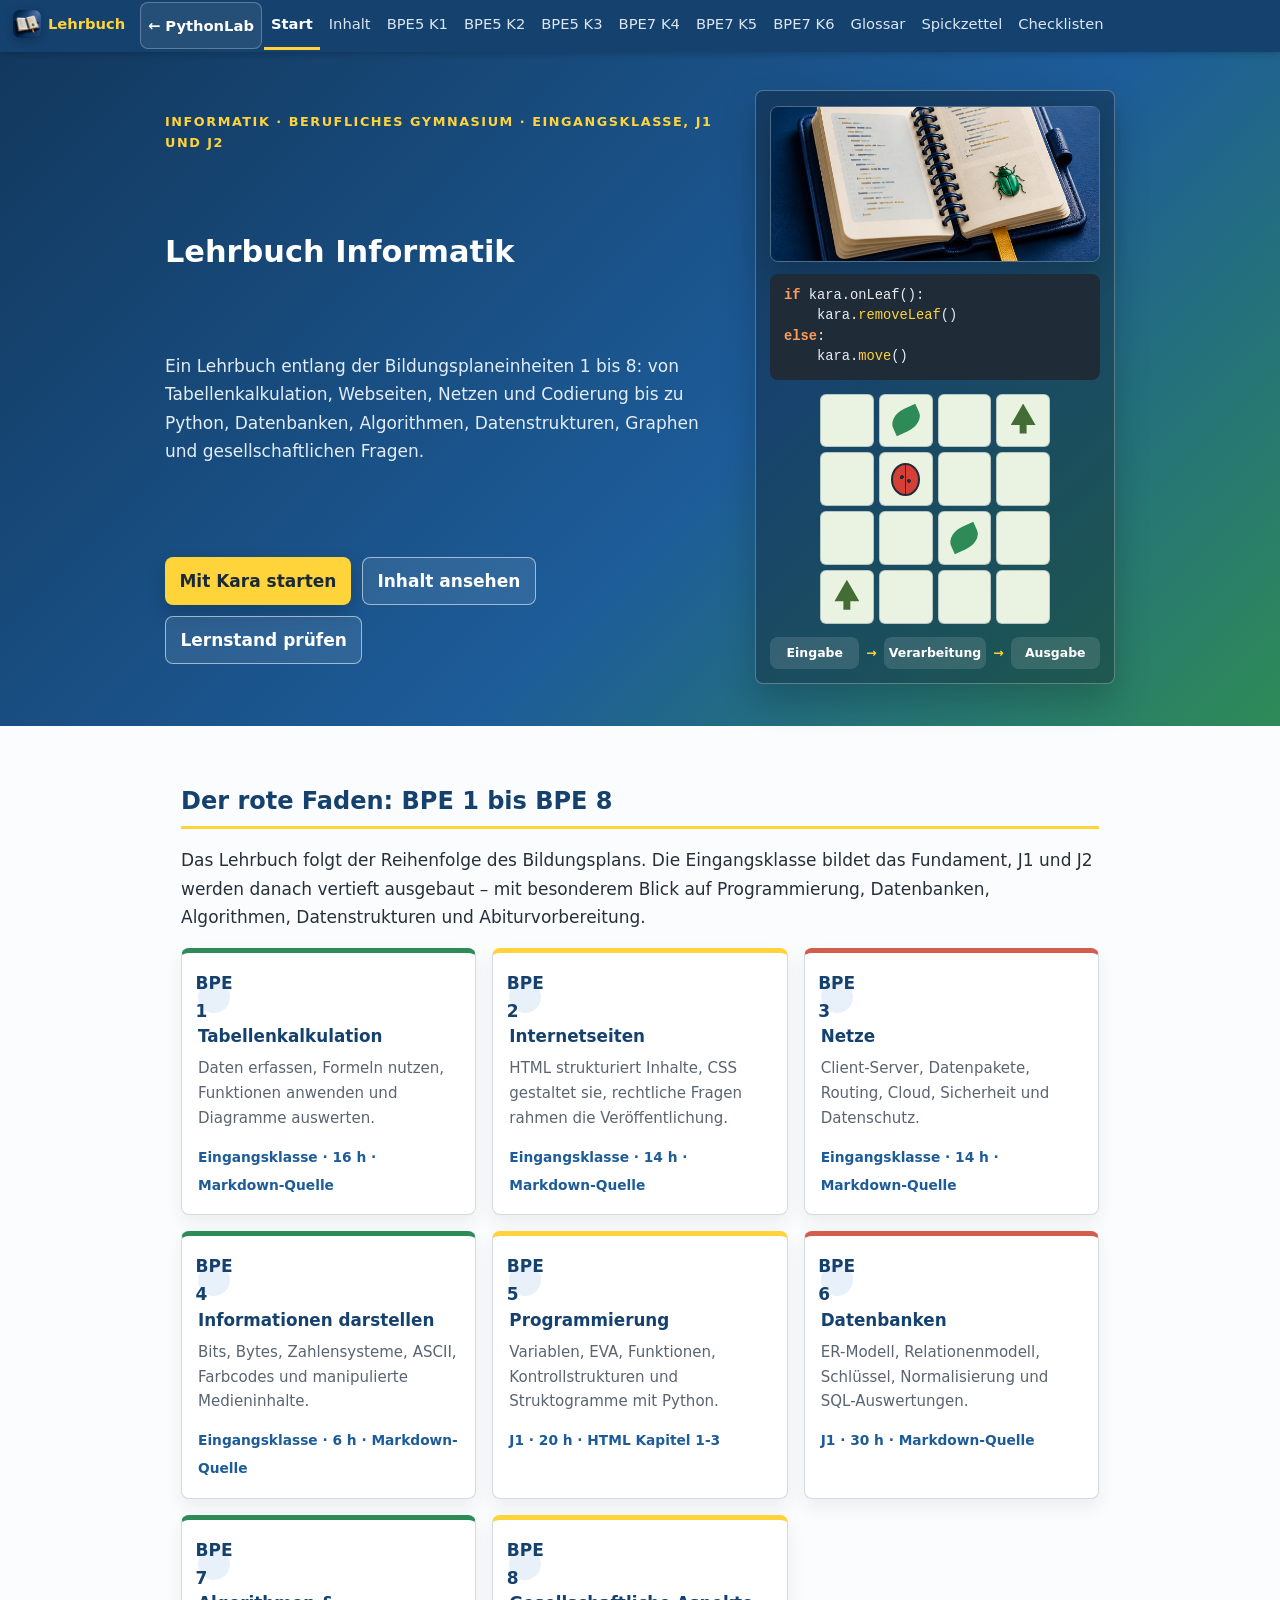
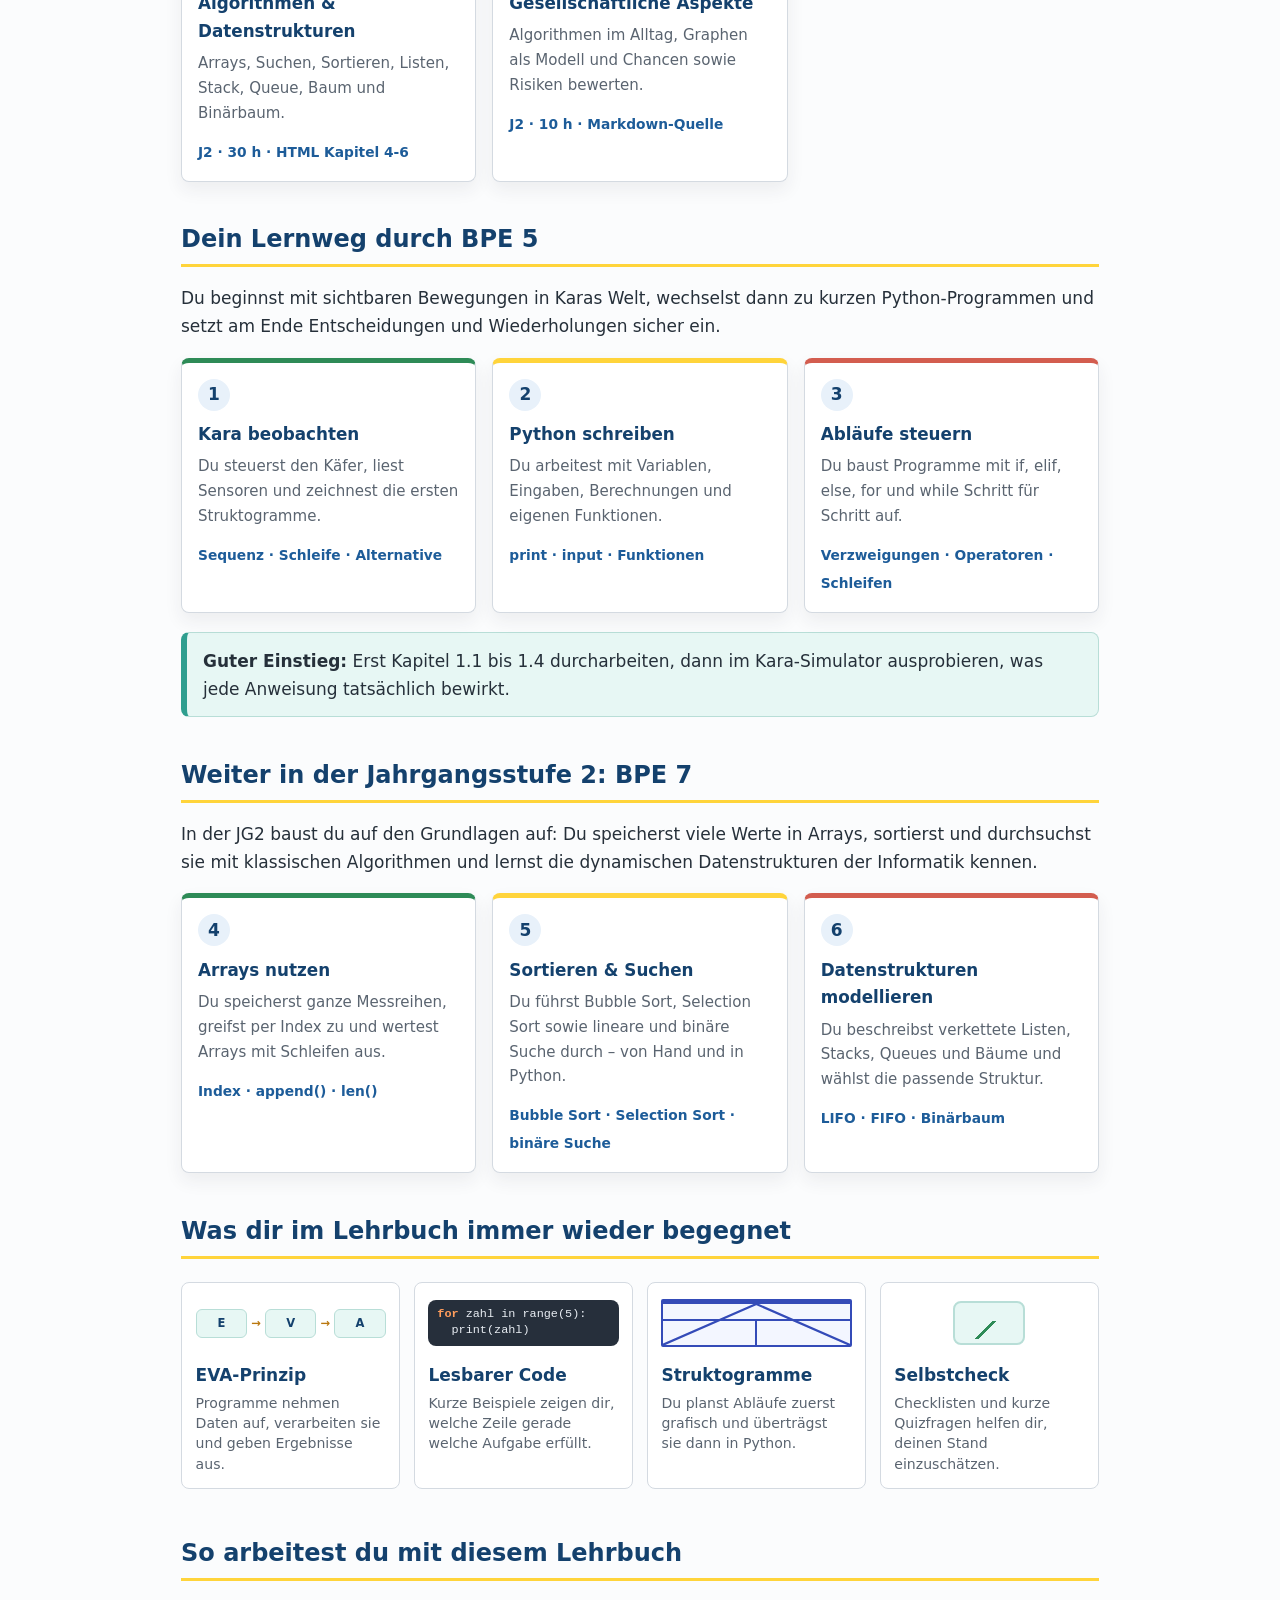
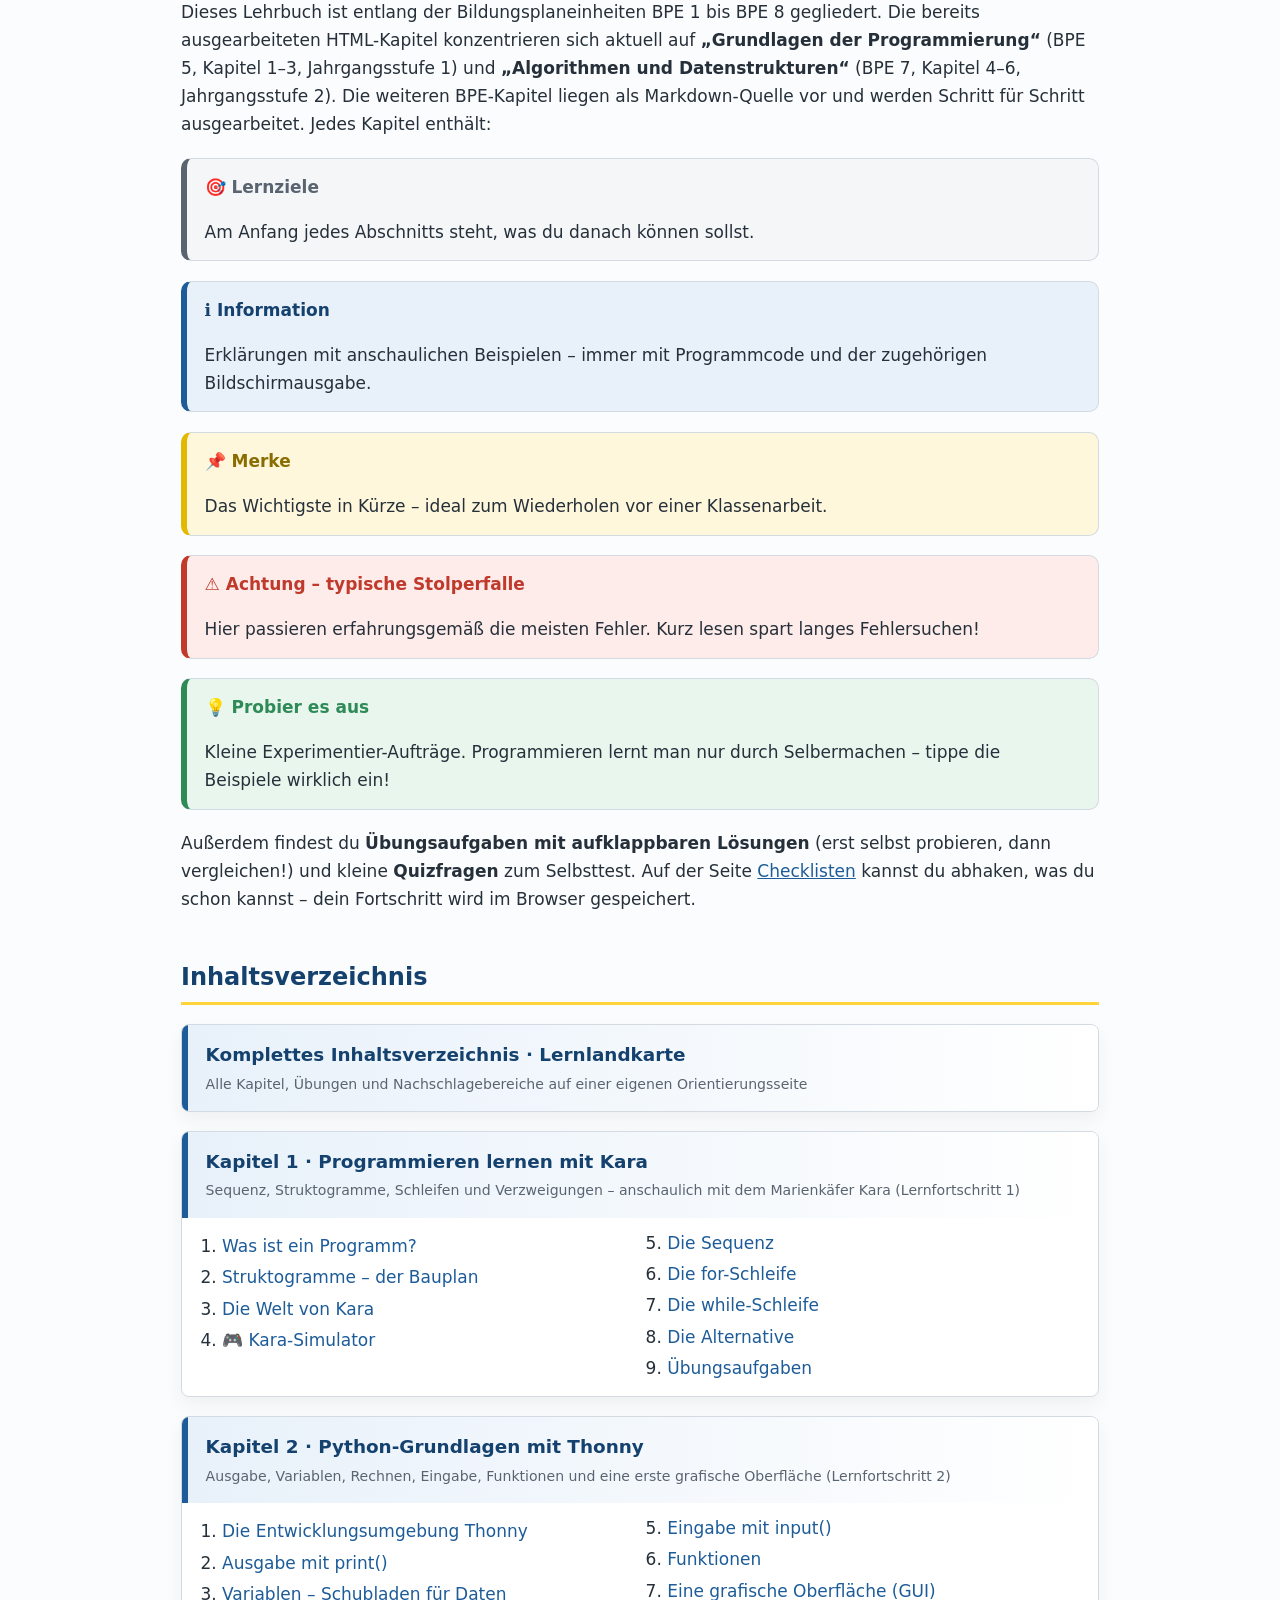
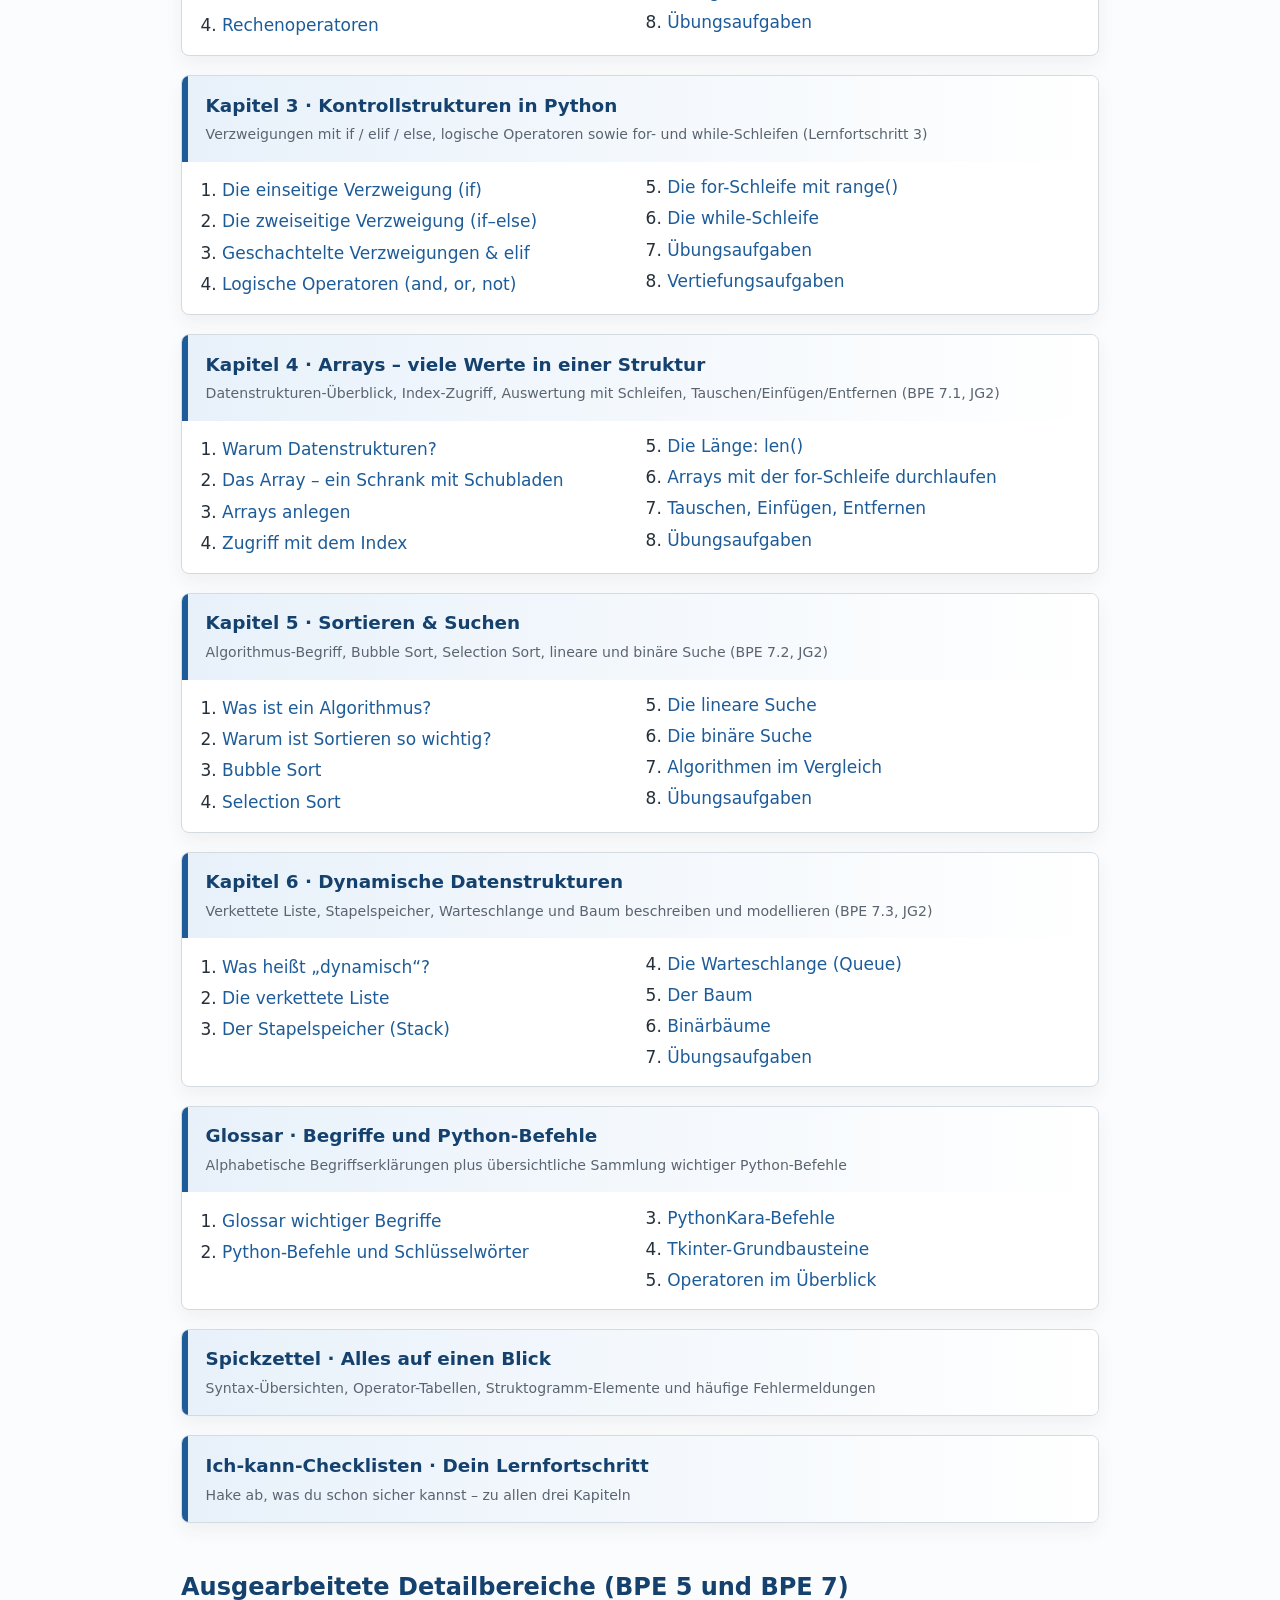
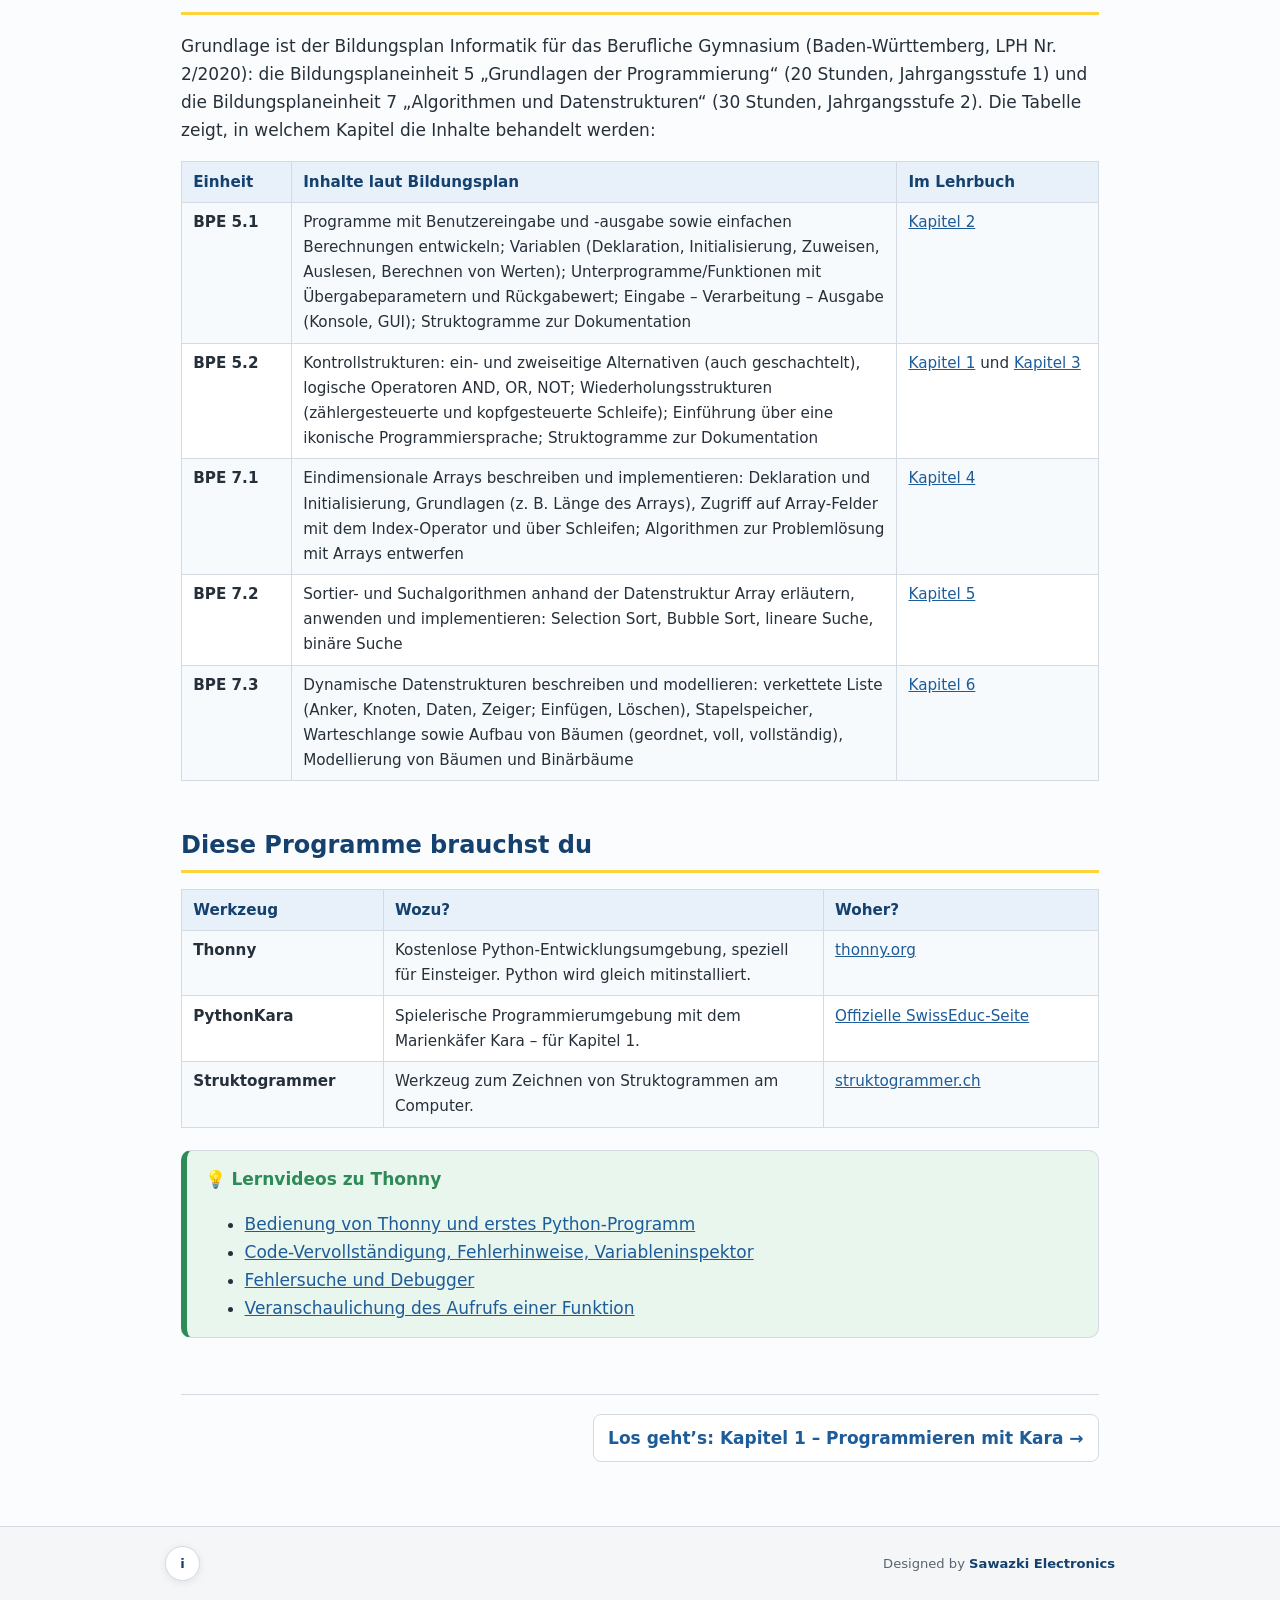
==== index.html @ 5fdf6817 "Konsolidiere Lehrbuchprojekt" ====
<!DOCTYPE html>
<html lang="de">
<head>
<meta charset="UTF-8">
<meta name="viewport" content="width=device-width, initial-scale=1">
<title>Lehrbuch · BPE 1 bis BPE 8 – Informatik am Beruflichen Gymnasium</title>
<link rel="icon" type="image/png" href="assets/lehrbuch-favicon.png?v=2.1">
<link rel="apple-touch-icon" href="assets/lehrbuch-apple-touch.png?v=2.1">
<link rel="stylesheet" href="assets/style.css?v=2.1">
</head>
<body>

<nav class="topnav">
  <div class="nav-inner">
    <a class="nav-logo" href="index.html"><img src="assets/lehrbuch-favicon.png" alt="" width="28" height="28"><span>Lehrbuch</span></a>
    <a class="lab-ruecklink" href="../PythonLab/index.html#workbook">← PythonLab</a>
    <a href="index.html" class="aktiv">Start</a>
    <a href="inhaltsverzeichnis.html">Inhalt</a>
    <a href="kapitel-1-kara.html">BPE5 K1</a>
    <a href="kapitel-2-python-grundlagen.html">BPE5 K2</a>
    <a href="kapitel-3-kontrollstrukturen.html">BPE5 K3</a>
    <a href="kapitel-4-arrays.html">BPE7 K4</a>
    <a href="kapitel-5-sortieren-suchen.html">BPE7 K5</a>
    <a href="kapitel-6-datenstrukturen.html">BPE7 K6</a>
    <a href="glossar.html">Glossar</a>
    <a href="referenz.html">Spickzettel</a>
    <a href="checklisten.html">Checklisten</a>
  </div>
</nav>

<header class="seitenkopf start-hero">
  <div class="kopf-inner">
    <p class="dachzeile">Informatik · Berufliches Gymnasium · Eingangsklasse, J1 und J2</p>
    <h1>Lehrbuch Informatik</h1>
    <p class="untertitel">
      Ein Lehrbuch entlang der Bildungsplaneinheiten 1 bis 8: von Tabellenkalkulation,
      Webseiten, Netzen und Codierung bis zu Python, Datenbanken, Algorithmen,
      Datenstrukturen, Graphen und gesellschaftlichen Fragen.
    </p>
    <div class="start-actions">
      <a class="primaer" href="kapitel-1-kara.html">Mit Kara starten</a>
      <a class="sekundaer" href="inhaltsverzeichnis.html">Inhalt ansehen</a>
      <a class="sekundaer" href="checklisten.html">Lernstand prüfen</a>
    </div>
    <div class="hero-visual" aria-label="Illustration: Python-Code steuert Kara">
      <div class="hero-karte">
        <img class="hero-logo-photo" src="assets/lehrbuch-logo.png" alt="Fotorealistisches Lehrbuch-Logo mit aufgeschlagenem Arbeitsheft">
        <div class="hero-code"><span class="kw">if</span> kara.onLeaf():
    kara.<span class="fn">removeLeaf</span>()
<span class="kw">else</span>:
    kara.<span class="fn">move</span>()</div>
        <div class="hero-board" aria-hidden="true">
          <span></span><span class="leaf"></span><span></span><span class="tree"></span>
          <span></span><span class="kara"></span><span></span><span></span>
          <span></span><span></span><span class="leaf"></span><span></span>
          <span class="tree"></span><span></span><span></span><span></span>
        </div>
        <div class="hero-flow" aria-hidden="true">
          <strong>Eingabe</strong><span>→</span><strong>Verarbeitung</strong><span>→</span><strong>Ausgabe</strong>
        </div>
      </div>
    </div>
  </div>
</header>

<main>

<section class="start-section" aria-labelledby="bpe-gesamt">
  <h2 id="bpe-gesamt">Der rote Faden: BPE 1 bis BPE 8</h2>
  <p>
    Das Lehrbuch folgt der Reihenfolge des Bildungsplans. Die Eingangsklasse bildet
    das Fundament, J1 und J2 werden danach vertieft ausgebaut – mit besonderem Blick
    auf Programmierung, Datenbanken, Algorithmen, Datenstrukturen und Abiturvorbereitung.
  </p>
  <div class="lernweg-grid">
    <a class="lernkarte kara" href="chapters/bpe-1-tabellenkalkulation.md">
      <span class="lernkarte-step">BPE 1</span>
      <h3>Tabellenkalkulation</h3>
      <p>Daten erfassen, Formeln nutzen, Funktionen anwenden und Diagramme auswerten.</p>
      <span class="lernkarte-meta">Eingangsklasse · 16 h · Markdown-Quelle</span>
    </a>
    <a class="lernkarte python" href="chapters/bpe-2-entwicklung-von-internetseiten.md">
      <span class="lernkarte-step">BPE 2</span>
      <h3>Internetseiten</h3>
      <p>HTML strukturiert Inhalte, CSS gestaltet sie, rechtliche Fragen rahmen die Veröffentlichung.</p>
      <span class="lernkarte-meta">Eingangsklasse · 14 h · Markdown-Quelle</span>
    </a>
    <a class="lernkarte kontrolle" href="chapters/bpe-3-netze-und-vernetzte-gesellschaft.md">
      <span class="lernkarte-step">BPE 3</span>
      <h3>Netze</h3>
      <p>Client-Server, Datenpakete, Routing, Cloud, Sicherheit und Datenschutz.</p>
      <span class="lernkarte-meta">Eingangsklasse · 14 h · Markdown-Quelle</span>
    </a>
    <a class="lernkarte kara" href="chapters/bpe-4-darstellung-von-informationen.md">
      <span class="lernkarte-step">BPE 4</span>
      <h3>Informationen darstellen</h3>
      <p>Bits, Bytes, Zahlensysteme, ASCII, Farbcodes und manipulierte Medieninhalte.</p>
      <span class="lernkarte-meta">Eingangsklasse · 6 h · Markdown-Quelle</span>
    </a>
    <a class="lernkarte python" href="chapters/bpe-5-grundlagen-der-programmierung.md">
      <span class="lernkarte-step">BPE 5</span>
      <h3>Programmierung</h3>
      <p>Variablen, EVA, Funktionen, Kontrollstrukturen und Struktogramme mit Python.</p>
      <span class="lernkarte-meta">J1 · 20 h · HTML Kapitel 1-3</span>
    </a>
    <a class="lernkarte kontrolle" href="chapters/bpe-6-relationale-datenbanken.md">
      <span class="lernkarte-step">BPE 6</span>
      <h3>Datenbanken</h3>
      <p>ER-Modell, Relationenmodell, Schlüssel, Normalisierung und SQL-Auswertungen.</p>
      <span class="lernkarte-meta">J1 · 30 h · Markdown-Quelle</span>
    </a>
    <a class="lernkarte kara" href="chapters/bpe-7-algorithmen-und-datenstrukturen.md">
      <span class="lernkarte-step">BPE 7</span>
      <h3>Algorithmen &amp; Datenstrukturen</h3>
      <p>Arrays, Suchen, Sortieren, Listen, Stack, Queue, Baum und Binärbaum.</p>
      <span class="lernkarte-meta">J2 · 30 h · HTML Kapitel 4-6</span>
    </a>
    <a class="lernkarte python" href="chapters/bpe-8-gesellschaftliche-aspekte.md">
      <span class="lernkarte-step">BPE 8</span>
      <h3>Gesellschaftliche Aspekte</h3>
      <p>Algorithmen im Alltag, Graphen als Modell und Chancen sowie Risiken bewerten.</p>
      <span class="lernkarte-meta">J2 · 10 h · Markdown-Quelle</span>
    </a>
  </div>
</section>

<section class="start-section" aria-labelledby="lernweg">
  <h2 id="lernweg">Dein Lernweg durch BPE 5</h2>
  <p>
    Du beginnst mit sichtbaren Bewegungen in Karas Welt, wechselst dann zu kurzen
    Python-Programmen und setzt am Ende Entscheidungen und Wiederholungen sicher ein.
  </p>
  <div class="lernweg-grid">
    <a class="lernkarte kara" href="kapitel-1-kara.html">
      <span class="lernkarte-step">1</span>
      <h3>Kara beobachten</h3>
      <p>Du steuerst den Käfer, liest Sensoren und zeichnest die ersten Struktogramme.</p>
      <span class="lernkarte-meta">Sequenz · Schleife · Alternative</span>
    </a>
    <a class="lernkarte python" href="kapitel-2-python-grundlagen.html">
      <span class="lernkarte-step">2</span>
      <h3>Python schreiben</h3>
      <p>Du arbeitest mit Variablen, Eingaben, Berechnungen und eigenen Funktionen.</p>
      <span class="lernkarte-meta">print · input · Funktionen</span>
    </a>
    <a class="lernkarte kontrolle" href="kapitel-3-kontrollstrukturen.html">
      <span class="lernkarte-step">3</span>
      <h3>Abläufe steuern</h3>
      <p>Du baust Programme mit if, elif, else, for und while Schritt für Schritt auf.</p>
      <span class="lernkarte-meta">Verzweigungen · Operatoren · Schleifen</span>
    </a>
  </div>
  <div class="start-hinweis">
    <p><strong>Guter Einstieg:</strong> Erst Kapitel 1.1 bis 1.4 durcharbeiten, dann im Kara-Simulator ausprobieren, was jede Anweisung tatsächlich bewirkt.</p>
  </div>
</section>

<section class="start-section" aria-labelledby="lernweg-jg2">
  <h2 id="lernweg-jg2">Weiter in der Jahrgangsstufe 2: BPE 7</h2>
  <p>
    In der JG2 baust du auf den Grundlagen auf: Du speicherst viele Werte in Arrays,
    sortierst und durchsuchst sie mit klassischen Algorithmen und lernst die
    dynamischen Datenstrukturen der Informatik kennen.
  </p>
  <div class="lernweg-grid">
    <a class="lernkarte kara" href="kapitel-4-arrays.html">
      <span class="lernkarte-step">4</span>
      <h3>Arrays nutzen</h3>
      <p>Du speicherst ganze Messreihen, greifst per Index zu und wertest Arrays mit Schleifen aus.</p>
      <span class="lernkarte-meta">Index · append() · len()</span>
    </a>
    <a class="lernkarte python" href="kapitel-5-sortieren-suchen.html">
      <span class="lernkarte-step">5</span>
      <h3>Sortieren &amp; Suchen</h3>
      <p>Du führst Bubble Sort, Selection Sort sowie lineare und binäre Suche durch – von Hand und in Python.</p>
      <span class="lernkarte-meta">Bubble Sort · Selection Sort · binäre Suche</span>
    </a>
    <a class="lernkarte kontrolle" href="kapitel-6-datenstrukturen.html">
      <span class="lernkarte-step">6</span>
      <h3>Datenstrukturen modellieren</h3>
      <p>Du beschreibst verkettete Listen, Stacks, Queues und Bäume und wählst die passende Struktur.</p>
      <span class="lernkarte-meta">LIFO · FIFO · Binärbaum</span>
    </a>
  </div>
</section>

<section class="start-section" aria-labelledby="ueberblick">
  <h2 id="ueberblick">Was dir im Lehrbuch immer wieder begegnet</h2>
  <div class="konzept-band">
    <div class="konzept-item">
      <div class="mini-grafik">
        <div class="mini-eva"><span>E</span><span class="pfeil">→</span><span>V</span><span class="pfeil">→</span><span>A</span></div>
      </div>
      <strong>EVA-Prinzip</strong>
      <p>Programme nehmen Daten auf, verarbeiten sie und geben Ergebnisse aus.</p>
    </div>
    <div class="konzept-item">
      <div class="mini-grafik"><div class="mini-code"><span class="kw">for</span> zahl in range(5):<br>&nbsp;&nbsp;print(zahl)</div></div>
      <strong>Lesbarer Code</strong>
      <p>Kurze Beispiele zeigen dir, welche Zeile gerade welche Aufgabe erfüllt.</p>
    </div>
    <div class="konzept-item">
      <div class="mini-grafik"><div class="mini-stg" aria-hidden="true"></div></div>
      <strong>Struktogramme</strong>
      <p>Du planst Abläufe zuerst grafisch und überträgst sie dann in Python.</p>
    </div>
    <div class="konzept-item">
      <div class="mini-grafik"><div class="mini-check" aria-hidden="true"></div></div>
      <strong>Selbstcheck</strong>
      <p>Checklisten und kurze Quizfragen helfen dir, deinen Stand einzuschätzen.</p>
    </div>
  </div>
</section>

<h2 id="arbeiten">So arbeitest du mit diesem Lehrbuch</h2>

<p>
  Dieses Lehrbuch ist entlang der Bildungsplaneinheiten BPE 1 bis BPE 8 gegliedert.
  Die bereits ausgearbeiteten HTML-Kapitel konzentrieren sich aktuell auf
  <strong>„Grundlagen der Programmierung“</strong> (BPE 5, Kapitel 1–3, Jahrgangsstufe 1)
  und <strong>„Algorithmen und Datenstrukturen“</strong> (BPE 7, Kapitel 4–6,
  Jahrgangsstufe 2). Die weiteren BPE-Kapitel liegen als Markdown-Quelle vor
  und werden Schritt für Schritt ausgearbeitet.
  Jedes Kapitel enthält:
</p>

<div class="box box-ziel">
  <span class="box-titel">🎯 Lernziele</span>
  <p>Am Anfang jedes Abschnitts steht, was du danach können sollst.</p>
</div>

<div class="box box-info">
  <span class="box-titel">ℹ️ Information</span>
  <p>Erklärungen mit anschaulichen Beispielen – immer mit Programmcode und der zugehörigen Bildschirmausgabe.</p>
</div>

<div class="box box-merke">
  <span class="box-titel">📌 Merke</span>
  <p>Das Wichtigste in Kürze – ideal zum Wiederholen vor einer Klassenarbeit.</p>
</div>

<div class="box box-achtung">
  <span class="box-titel">⚠️ Achtung – typische Stolperfalle</span>
  <p>Hier passieren erfahrungsgemäß die meisten Fehler. Kurz lesen spart langes Fehlersuchen!</p>
</div>

<div class="box box-tipp">
  <span class="box-titel">💡 Probier es aus</span>
  <p>Kleine Experimentier-Aufträge. Programmieren lernt man nur durch Selbermachen – tippe die Beispiele wirklich ein!</p>
</div>

<p>
  Außerdem findest du <strong>Übungsaufgaben mit aufklappbaren Lösungen</strong>
  (erst selbst probieren, dann vergleichen!) und kleine <strong>Quizfragen</strong>
  zum Selbsttest. Auf der Seite <a href="checklisten.html">Checklisten</a> kannst du
  abhaken, was du schon kannst – dein Fortschritt wird im Browser gespeichert.
</p>

<h2 id="inhalt">Inhaltsverzeichnis</h2>

<div class="toc-kapitel">
  <a class="toc-kopf" href="inhaltsverzeichnis.html">
    <span class="toc-titel">Komplettes Inhaltsverzeichnis · Lernlandkarte</span>
    <span class="toc-unter">Alle Kapitel, Übungen und Nachschlagebereiche auf einer eigenen Orientierungsseite</span>
  </a>
</div>

<div class="toc-kapitel">
  <a class="toc-kopf" href="kapitel-1-kara.html">
    <span class="toc-titel">Kapitel 1 · Programmieren lernen mit Kara</span>
    <span class="toc-unter">Sequenz, Struktogramme, Schleifen und Verzweigungen – anschaulich mit dem Marienkäfer Kara (Lernfortschritt 1)</span>
  </a>
  <ol>
    <li><a href="kapitel-1-kara.html#programm">Was ist ein Programm?</a></li>
    <li><a href="kapitel-1-kara.html#struktogramm">Struktogramme – der Bauplan</a></li>
    <li><a href="kapitel-1-kara.html#kara">Die Welt von Kara</a></li>
    <li><a href="kapitel-1-kara.html#simulator">🎮 Kara-Simulator</a></li>
    <li><a href="kapitel-1-kara.html#sequenz">Die Sequenz</a></li>
    <li><a href="kapitel-1-kara.html#for">Die for-Schleife</a></li>
    <li><a href="kapitel-1-kara.html#while">Die while-Schleife</a></li>
    <li><a href="kapitel-1-kara.html#alternative">Die Alternative</a></li>
    <li><a href="kapitel-1-kara.html#uebungen">Übungsaufgaben</a></li>
  </ol>
</div>

<div class="toc-kapitel">
  <a class="toc-kopf" href="kapitel-2-python-grundlagen.html">
    <span class="toc-titel">Kapitel 2 · Python-Grundlagen mit Thonny</span>
    <span class="toc-unter">Ausgabe, Variablen, Rechnen, Eingabe, Funktionen und eine erste grafische Oberfläche (Lernfortschritt 2)</span>
  </a>
  <ol>
    <li><a href="kapitel-2-python-grundlagen.html#thonny">Die Entwicklungsumgebung Thonny</a></li>
    <li><a href="kapitel-2-python-grundlagen.html#print">Ausgabe mit print()</a></li>
    <li><a href="kapitel-2-python-grundlagen.html#variablen">Variablen – Schubladen für Daten</a></li>
    <li><a href="kapitel-2-python-grundlagen.html#rechnen">Rechenoperatoren</a></li>
    <li><a href="kapitel-2-python-grundlagen.html#input">Eingabe mit input()</a></li>
    <li><a href="kapitel-2-python-grundlagen.html#funktionen">Funktionen</a></li>
    <li><a href="kapitel-2-python-grundlagen.html#gui">Eine grafische Oberfläche (GUI)</a></li>
    <li><a href="kapitel-2-python-grundlagen.html#uebungen">Übungsaufgaben</a></li>
  </ol>
</div>

<div class="toc-kapitel">
  <a class="toc-kopf" href="kapitel-3-kontrollstrukturen.html">
    <span class="toc-titel">Kapitel 3 · Kontrollstrukturen in Python</span>
    <span class="toc-unter">Verzweigungen mit if / elif / else, logische Operatoren sowie for- und while-Schleifen (Lernfortschritt 3)</span>
  </a>
  <ol>
    <li><a href="kapitel-3-kontrollstrukturen.html#if">Die einseitige Verzweigung (if)</a></li>
    <li><a href="kapitel-3-kontrollstrukturen.html#ifelse">Die zweiseitige Verzweigung (if–else)</a></li>
    <li><a href="kapitel-3-kontrollstrukturen.html#geschachtelt">Geschachtelte Verzweigungen &amp; elif</a></li>
    <li><a href="kapitel-3-kontrollstrukturen.html#logisch">Logische Operatoren (and, or, not)</a></li>
    <li><a href="kapitel-3-kontrollstrukturen.html#for">Die for-Schleife mit range()</a></li>
    <li><a href="kapitel-3-kontrollstrukturen.html#while">Die while-Schleife</a></li>
    <li><a href="kapitel-3-kontrollstrukturen.html#uebungen">Übungsaufgaben</a></li>
    <li><a href="kapitel-3-kontrollstrukturen.html#vertiefung">Vertiefungsaufgaben</a></li>
  </ol>
</div>

<div class="toc-kapitel">
  <a class="toc-kopf" href="kapitel-4-arrays.html">
    <span class="toc-titel">Kapitel 4 · Arrays – viele Werte in einer Struktur</span>
    <span class="toc-unter">Datenstrukturen-Überblick, Index-Zugriff, Auswertung mit Schleifen, Tauschen/Einfügen/Entfernen (BPE 7.1, JG2)</span>
  </a>
  <ol>
    <li><a href="kapitel-4-arrays.html#datenstrukturen">Warum Datenstrukturen?</a></li>
    <li><a href="kapitel-4-arrays.html#array">Das Array – ein Schrank mit Schubladen</a></li>
    <li><a href="kapitel-4-arrays.html#anlegen">Arrays anlegen</a></li>
    <li><a href="kapitel-4-arrays.html#index">Zugriff mit dem Index</a></li>
    <li><a href="kapitel-4-arrays.html#laenge">Die Länge: len()</a></li>
    <li><a href="kapitel-4-arrays.html#schleife">Arrays mit der for-Schleife durchlaufen</a></li>
    <li><a href="kapitel-4-arrays.html#operationen">Tauschen, Einfügen, Entfernen</a></li>
    <li><a href="kapitel-4-arrays.html#uebungen">Übungsaufgaben</a></li>
  </ol>
</div>

<div class="toc-kapitel">
  <a class="toc-kopf" href="kapitel-5-sortieren-suchen.html">
    <span class="toc-titel">Kapitel 5 · Sortieren &amp; Suchen</span>
    <span class="toc-unter">Algorithmus-Begriff, Bubble Sort, Selection Sort, lineare und binäre Suche (BPE 7.2, JG2)</span>
  </a>
  <ol>
    <li><a href="kapitel-5-sortieren-suchen.html#algorithmus">Was ist ein Algorithmus?</a></li>
    <li><a href="kapitel-5-sortieren-suchen.html#sortieren">Warum ist Sortieren so wichtig?</a></li>
    <li><a href="kapitel-5-sortieren-suchen.html#bubble">Bubble Sort</a></li>
    <li><a href="kapitel-5-sortieren-suchen.html#selection">Selection Sort</a></li>
    <li><a href="kapitel-5-sortieren-suchen.html#linear">Die lineare Suche</a></li>
    <li><a href="kapitel-5-sortieren-suchen.html#binaer">Die binäre Suche</a></li>
    <li><a href="kapitel-5-sortieren-suchen.html#vergleichalgo">Algorithmen im Vergleich</a></li>
    <li><a href="kapitel-5-sortieren-suchen.html#uebungen">Übungsaufgaben</a></li>
  </ol>
</div>

<div class="toc-kapitel">
  <a class="toc-kopf" href="kapitel-6-datenstrukturen.html">
    <span class="toc-titel">Kapitel 6 · Dynamische Datenstrukturen</span>
    <span class="toc-unter">Verkettete Liste, Stapelspeicher, Warteschlange und Baum beschreiben und modellieren (BPE 7.3, JG2)</span>
  </a>
  <ol>
    <li><a href="kapitel-6-datenstrukturen.html#dynamisch">Was heißt „dynamisch“?</a></li>
    <li><a href="kapitel-6-datenstrukturen.html#liste">Die verkettete Liste</a></li>
    <li><a href="kapitel-6-datenstrukturen.html#stack">Der Stapelspeicher (Stack)</a></li>
    <li><a href="kapitel-6-datenstrukturen.html#queue">Die Warteschlange (Queue)</a></li>
    <li><a href="kapitel-6-datenstrukturen.html#baum">Der Baum</a></li>
    <li><a href="kapitel-6-datenstrukturen.html#binaerbaum">Binärbäume</a></li>
    <li><a href="kapitel-6-datenstrukturen.html#uebungen">Übungsaufgaben</a></li>
  </ol>
</div>

<div class="toc-kapitel">
  <a class="toc-kopf" href="glossar.html">
    <span class="toc-titel">Glossar · Begriffe und Python-Befehle</span>
    <span class="toc-unter">Alphabetische Begriffserklärungen plus übersichtliche Sammlung wichtiger Python-Befehle</span>
  </a>
  <ol>
    <li><a href="glossar.html#glossar">Glossar wichtiger Begriffe</a></li>
    <li><a href="glossar.html#befehle">Python-Befehle und Schlüsselwörter</a></li>
    <li><a href="glossar.html#kara-befehle">PythonKara-Befehle</a></li>
    <li><a href="glossar.html#tkinter">Tkinter-Grundbausteine</a></li>
    <li><a href="glossar.html#operatoren">Operatoren im Überblick</a></li>
  </ol>
</div>

<div class="toc-kapitel">
  <a class="toc-kopf" href="referenz.html">
    <span class="toc-titel">Spickzettel · Alles auf einen Blick</span>
    <span class="toc-unter">Syntax-Übersichten, Operator-Tabellen, Struktogramm-Elemente und häufige Fehlermeldungen</span>
  </a>
</div>

<div class="toc-kapitel">
  <a class="toc-kopf" href="checklisten.html">
    <span class="toc-titel">Ich-kann-Checklisten · Dein Lernfortschritt</span>
    <span class="toc-unter">Hake ab, was du schon sicher kannst – zu allen drei Kapiteln</span>
  </a>
</div>

<h2 id="bildungsplan">Ausgearbeitete Detailbereiche (BPE 5 und BPE 7)</h2>

<p>
  Grundlage ist der Bildungsplan Informatik für das Berufliche Gymnasium
  (Baden-Württemberg, LPH Nr. 2/2020): die Bildungsplaneinheit 5 „Grundlagen der
  Programmierung“ (20 Stunden, Jahrgangsstufe 1) und die Bildungsplaneinheit 7
  „Algorithmen und Datenstrukturen“ (30 Stunden, Jahrgangsstufe 2). Die Tabelle
  zeigt, in welchem Kapitel die Inhalte behandelt werden:
</p>

<table class="tab">
  <tr>
    <th style="width:12%">Einheit</th>
    <th>Inhalte laut Bildungsplan</th>
    <th style="width:22%">Im Lehrbuch</th>
  </tr>
  <tr>
    <td><strong>BPE 5.1</strong></td>
    <td>
      Programme mit Benutzereingabe und -ausgabe sowie einfachen Berechnungen entwickeln;
      Variablen (Deklaration, Initialisierung, Zuweisen, Auslesen, Berechnen von Werten);
      Unterprogramme/Funktionen mit Übergabeparametern und Rückgabewert;
      Eingabe – Verarbeitung – Ausgabe (Konsole, GUI); Struktogramme zur Dokumentation
    </td>
    <td><a href="kapitel-2-python-grundlagen.html">Kapitel 2</a></td>
  </tr>
  <tr>
    <td><strong>BPE 5.2</strong></td>
    <td>
      Kontrollstrukturen: ein- und zweiseitige Alternativen (auch geschachtelt),
      logische Operatoren AND, OR, NOT; Wiederholungsstrukturen (zählergesteuerte und
      kopfgesteuerte Schleife); Einführung über eine ikonische Programmiersprache;
      Struktogramme zur Dokumentation
    </td>
    <td><a href="kapitel-1-kara.html">Kapitel 1</a> und <a href="kapitel-3-kontrollstrukturen.html">Kapitel 3</a></td>
  </tr>
  <tr>
    <td><strong>BPE 7.1</strong></td>
    <td>
      Eindimensionale Arrays beschreiben und implementieren: Deklaration und
      Initialisierung, Grundlagen (z.&nbsp;B. Länge des Arrays), Zugriff auf
      Array-Felder mit dem Index-Operator und über Schleifen; Algorithmen zur
      Problemlösung mit Arrays entwerfen
    </td>
    <td><a href="kapitel-4-arrays.html">Kapitel 4</a></td>
  </tr>
  <tr>
    <td><strong>BPE 7.2</strong></td>
    <td>
      Sortier- und Suchalgorithmen anhand der Datenstruktur Array erläutern,
      anwenden und implementieren: Selection Sort, Bubble Sort, lineare Suche,
      binäre Suche
    </td>
    <td><a href="kapitel-5-sortieren-suchen.html">Kapitel 5</a></td>
  </tr>
  <tr>
    <td><strong>BPE 7.3</strong></td>
    <td>
      Dynamische Datenstrukturen beschreiben und modellieren: verkettete Liste
      (Anker, Knoten, Daten, Zeiger; Einfügen, Löschen), Stapelspeicher,
      Warteschlange sowie Aufbau von Bäumen (geordnet, voll, vollständig),
      Modellierung von Bäumen und Binärbäume
    </td>
    <td><a href="kapitel-6-datenstrukturen.html">Kapitel 6</a></td>
  </tr>
</table>

<h2 id="werkzeuge">Diese Programme brauchst du</h2>

<table class="tab">
  <tr><th style="width:22%">Werkzeug</th><th>Wozu?</th><th style="width:30%">Woher?</th></tr>
  <tr>
    <td><strong>Thonny</strong></td>
    <td>Kostenlose Python-Entwicklungsumgebung, speziell für Einsteiger. Python wird gleich mitinstalliert.</td>
    <td><a href="https://thonny.org/" target="_blank" rel="noopener">thonny.org</a></td>
  </tr>
  <tr>
    <td><strong>PythonKara</strong></td>
    <td>Spielerische Programmierumgebung mit dem Marienkäfer Kara – für Kapitel 1.</td>
    <td><a href="https://www.swisseduc.ch/informatik/karatojava/pythonkara/" target="_blank" rel="noopener">Offizielle SwissEduc-Seite</a></td>
  </tr>
  <tr>
    <td><strong>Struktogrammer</strong></td>
    <td>Werkzeug zum Zeichnen von Struktogrammen am Computer.</td>
    <td><a href="http://www.struktogrammer.ch/JavaVersion/jstgr.html" target="_blank" rel="noopener">struktogrammer.ch</a></td>
  </tr>
</table>

<div class="box box-tipp">
  <span class="box-titel">💡 Lernvideos zu Thonny</span>
  <ul>
    <li><a href="https://vimeo.com/332928990" target="_blank" rel="noopener">Bedienung von Thonny und erstes Python-Programm</a></li>
    <li><a href="https://vimeo.com/356133870" target="_blank" rel="noopener">Code-Vervollständigung, Fehlerhinweise, Variableninspektor</a></li>
    <li><a href="https://vimeo.com/356147963" target="_blank" rel="noopener">Fehlersuche und Debugger</a></li>
    <li><a href="https://vimeo.com/356153029" target="_blank" rel="noopener">Veranschaulichung des Aufrufs einer Funktion</a></li>
  </ul>
</div>

<div class="seiten-nav">
  <span></span>
  <a href="kapitel-1-kara.html">Los geht’s: Kapitel 1 – Programmieren mit Kara →</a>
</div>

</main>

<a class="nach-oben" href="#" title="Nach oben">↑</a>

<footer class="fuss fuss-start">
  <div class="fuss-inner fuss-start-inner">
    <details class="footer-info">
      <summary aria-label="Informationen zum Lehrbuch"><span aria-hidden="true">i</span></summary>
      <div class="footer-info-panel">
        <p>Lehrbuch zu BPE 5 „Grundlagen der Programmierung“ und BPE 7 „Algorithmen und Datenstrukturen“ · Informatik am Beruflichen Gymnasium (Baden-Württemberg).</p>
        <p>Inhaltlich orientiert an den offiziellen Materialien des Landesbildungsservers Baden-Württemberg (schule-bw.de).</p>
      </div>
    </details>
    <p class="footer-credit">Designed by <a href="https://jakobsawazki.github.io/sawazki-electronics/" target="_blank" rel="noopener">Sawazki Electronics</a></p>
  </div>
</footer>

<script src="assets/lehrbuch.js?v=2.1"></script>
</body>
</html>
---- assets/style.css ----
/* ============================================================
   Lehrbuch Informatik – BPE 1 bis BPE 8
   ============================================================ */

:root {
  --blau: #1d5c99;
  --blau-dunkel: #14416d;
  --blau-hell: #e8f1fa;
  --gelb: #ffd43b;
  --gelb-hell: #fff7db;
  --gruen: #2e8b57;
  --gruen-hell: #e9f6ee;
  --rot: #c0392b;
  --rot-hell: #fdecea;
  --orange: #b9770e;
  --orange-hell: #fdf3e3;
  --koralle: #d35d4f;
  --koralle-hell: #fff0ed;
  --violett: #6f5bb7;
  --violett-hell: #f1eef8;
  --mint: #2f9e8f;
  --mint-hell: #e7f7f4;
  --grau: #5a6470;
  --grau-hell: #f4f6f8;
  --rand: #d4dae1;
  --text: #26303a;
  --code-bg: #262f3b;
  --max-breite: 950px;
}

* { box-sizing: border-box; }

html { scroll-behavior: smooth; }

body {
  margin: 0;
  font-family: "Segoe UI", system-ui, -apple-system, sans-serif;
  font-size: 17px;
  line-height: 1.65;
  color: var(--text);
  background: #fbfcfd;
}

/* ---------- Navigation ---------- */

.topnav {
  background: var(--blau-dunkel);
  position: sticky;
  top: 0;
  z-index: 50;
  box-shadow: 0 2px 6px rgba(0,0,0,.18);
}

.topnav .nav-inner {
  max-width: none;
  margin: 0 auto;
  display: flex;
  flex-wrap: nowrap;
  align-items: center;
  gap: .1rem;
  overflow-x: auto;
  -webkit-overflow-scrolling: touch;
  scrollbar-width: thin;
  padding: 0 .8rem;
}

.topnav a {
  flex: 0 0 auto;
  color: #dbe7f3;
  text-decoration: none;
  padding: .65rem .45rem;
  font-size: .92rem;
  white-space: nowrap;
  border-bottom: 3px solid transparent;
}

.topnav a:hover { background: rgba(255,255,255,.09); color: #fff; }
.topnav a.aktiv { color: #fff; border-bottom-color: var(--gelb); font-weight: 600; }
.topnav .nav-logo {
  display: inline-flex;
  align-items: center;
  gap: .45rem;
  font-weight: 700;
  color: var(--gelb);
  padding-left: 0;
}

.topnav .nav-logo img {
  width: 28px;
  height: 28px;
  border-radius: 7px;
  object-fit: cover;
  box-shadow: 0 2px 8px rgba(0,0,0,.22);
}

.topnav .nav-logo span {
  white-space: nowrap;
}

.topnav .lab-ruecklink {
  margin-left: .35rem;
  border: 1px solid rgba(255,255,255,.26);
  border-radius: 8px;
  background: rgba(255,255,255,.08);
  color: #fff;
  font-weight: 700;
}

.topnav .lab-ruecklink:hover {
  background: rgba(255,255,255,.16);
}

@media (max-width: 700px) {
  .topnav .nav-inner {
    max-width: none;
    scrollbar-width: none;
  }

  .topnav .nav-inner::-webkit-scrollbar { display: none; }

  .topnav a {
    flex: 0 0 auto;
    white-space: nowrap;
    padding: .55rem .65rem;
  }
}

/* ---------- Kopfbereich ---------- */

header.seitenkopf {
  background: linear-gradient(135deg, var(--blau-dunkel) 0%, var(--blau) 70%);
  color: #fff;
  padding: 2.2rem 1rem 2rem;
}

header.seitenkopf .kopf-inner {
  max-width: var(--max-breite);
  margin: 0 auto;
}

header.seitenkopf .dachzeile {
  text-transform: uppercase;
  letter-spacing: .12em;
  font-size: .8rem;
  color: var(--gelb);
  font-weight: 600;
  margin: 0 0 .4rem;
}

header.seitenkopf h1 {
  margin: 0 0 .5rem;
  font-size: 1.9rem;
  line-height: 1.25;
}

header.seitenkopf p.untertitel {
  margin: 0;
  max-width: 46rem;
  color: #e3edf7;
}

/* ---------- Startseite: einladender Einstieg ---------- */

header.seitenkopf.start-hero {
  padding: 2.4rem 1rem 2.6rem;
  background:
    linear-gradient(135deg, #12385d 0%, #1d5c99 58%, #2e8b57 100%);
}

.start-hero .kopf-inner {
  display: grid;
  grid-template-columns: minmax(0, 1fr) minmax(260px, 360px);
  gap: 2rem;
  align-items: center;
}

.start-hero .dachzeile,
.start-hero h1,
.start-hero .untertitel,
.start-actions {
  grid-column: 1;
}

.start-hero h1 {
  font-size: 2.25rem;
  max-width: 42rem;
}

.start-actions {
  display: flex;
  flex-wrap: wrap;
  gap: .7rem;
  margin-top: 1.2rem;
}

.start-actions a {
  display: inline-flex;
  align-items: center;
  gap: .4rem;
  min-height: 2.6rem;
  padding: .55rem .9rem;
  border-radius: 8px;
  text-decoration: none;
  font-weight: 700;
}

.start-actions .primaer {
  background: var(--gelb);
  color: #1c2a36;
  box-shadow: 0 8px 18px rgba(0,0,0,.18);
}

.start-actions .sekundaer {
  border: 1px solid rgba(255,255,255,.55);
  color: #fff;
  background: rgba(255,255,255,.09);
}

.hero-visual {
  grid-column: 2;
  grid-row: 1 / span 4;
  color: #e8edf3;
}

.hero-karte {
  border: 1px solid rgba(255,255,255,.28);
  border-radius: 8px;
  padding: .9rem;
  background: rgba(15, 27, 41, .38);
  box-shadow: 0 18px 36px rgba(0,0,0,.2);
}

.hero-logo-photo {
  display: block;
  width: 100%;
  height: 156px;
  margin-bottom: .75rem;
  border-radius: 8px;
  border: 1px solid rgba(255,255,255,.24);
  object-fit: cover;
  object-position: center 56%;
  box-shadow: 0 12px 28px rgba(0,0,0,.2);
}

.hero-code {
  margin: 0 0 .85rem;
  border-radius: 8px;
  background: #202b38;
  padding: .75rem .85rem;
  font-family: Consolas, "Cascadia Code", Monaco, monospace;
  font-size: .86rem;
  line-height: 1.5;
  white-space: pre;
}

.hero-code .kw { color: #ff9d5c; font-weight: 700; }
.hero-code .fn { color: #ffd43b; }

.hero-board {
  display: grid;
  grid-template-columns: repeat(4, 1fr);
  gap: 5px;
  margin: 0 auto .85rem;
  max-width: 230px;
}

.hero-board span {
  aspect-ratio: 1;
  border-radius: 6px;
  background: #eaf3e2;
  border: 1px solid rgba(18, 56, 93, .24);
  position: relative;
}

.hero-board .kara::before {
  content: "";
  position: absolute;
  inset: 18% 22%;
  border-radius: 50%;
  background:
    radial-gradient(circle at 35% 42%, #202b38 0 8%, transparent 9%),
    radial-gradient(circle at 63% 55%, #202b38 0 8%, transparent 9%),
    linear-gradient(90deg, transparent 47%, #202b38 48% 52%, transparent 53%),
    #d63f35;
  border: 2px solid #202b38;
}

.hero-board .leaf::before {
  content: "";
  position: absolute;
  width: 58%;
  height: 42%;
  left: 21%;
  top: 28%;
  border-radius: 60% 0 60% 0;
  background: var(--gruen);
  transform: rotate(-24deg);
}

.hero-board .tree::before {
  content: "";
  position: absolute;
  width: 48%;
  height: 58%;
  left: 26%;
  top: 17%;
  clip-path: polygon(50% 0, 100% 72%, 64% 72%, 64% 100%, 36% 100%, 36% 72%, 0 72%);
  background: #446d35;
}

.hero-flow {
  display: grid;
  grid-template-columns: 1fr auto 1fr auto 1fr;
  align-items: center;
  gap: .45rem;
  font-size: .78rem;
  text-align: center;
}

.hero-flow strong {
  display: block;
  border-radius: 8px;
  padding: .35rem .3rem;
  background: rgba(255,255,255,.12);
  color: #fff;
}

.hero-flow span { color: var(--gelb); font-weight: 800; }

.start-section {
  margin: 2rem 0 2.4rem;
}

.start-section h2 {
  margin-top: 0;
}

.lernweg-grid {
  display: grid;
  grid-template-columns: repeat(3, minmax(0, 1fr));
  gap: 1rem;
}

.lernkarte {
  display: block;
  min-height: 100%;
  border: 1px solid var(--rand);
  border-top: 5px solid var(--blau);
  border-radius: 8px;
  background: #fff;
  padding: 1rem;
  text-decoration: none;
  color: var(--text);
  box-shadow: 0 8px 18px rgba(38,48,58,.07);
  transition: transform .16s, box-shadow .16s, border-color .16s;
}

.lernkarte:hover {
  transform: translateY(-2px);
  box-shadow: 0 12px 24px rgba(38,48,58,.11);
  border-color: #b9c6d4;
}

.lernkarte.kara { border-top-color: var(--gruen); }
.lernkarte.python { border-top-color: var(--gelb); }
.lernkarte.kontrolle { border-top-color: var(--koralle); }

.lernkarte-step {
  display: inline-flex;
  align-items: center;
  justify-content: center;
  width: 2rem;
  height: 2rem;
  border-radius: 50%;
  margin-bottom: .65rem;
  background: var(--blau-hell);
  color: var(--blau-dunkel);
  font-weight: 800;
}

.lernkarte h3 {
  margin: 0 0 .35rem;
  color: var(--blau-dunkel);
  font-size: 1.05rem;
}

.lernkarte p {
  margin: 0 0 .7rem;
  color: var(--grau);
  font-size: .94rem;
}

.lernkarte-meta {
  color: var(--blau);
  font-weight: 700;
  font-size: .86rem;
}

.konzept-band {
  display: grid;
  grid-template-columns: repeat(4, minmax(0, 1fr));
  gap: .85rem;
  margin: 1.4rem 0 0;
}

.konzept-item {
  border: 1px solid var(--rand);
  border-radius: 8px;
  background: #fff;
  padding: .85rem;
}

.konzept-item strong {
  display: block;
  color: var(--blau-dunkel);
  margin-bottom: .25rem;
}

.konzept-item p {
  margin: 0;
  color: var(--grau);
  font-size: .88rem;
  line-height: 1.45;
}

.mini-grafik {
  height: 54px;
  margin-bottom: .65rem;
  display: grid;
  place-items: center;
}

.mini-eva {
  display: grid;
  grid-template-columns: 1fr auto 1fr auto 1fr;
  align-items: center;
  gap: .25rem;
  width: 100%;
  font-size: .72rem;
  font-weight: 700;
  color: var(--blau-dunkel);
}

.mini-eva span:not(.pfeil) {
  border-radius: 6px;
  padding: .25rem .2rem;
  background: var(--mint-hell);
  border: 1px solid #b8ded7;
  text-align: center;
}

.mini-eva .pfeil { color: var(--orange); }

.mini-code {
  width: 100%;
  border-radius: 8px;
  background: var(--code-bg);
  color: #e8edf3;
  padding: .45rem .55rem;
  font-family: Consolas, "Cascadia Code", Monaco, monospace;
  font-size: .74rem;
  line-height: 1.35;
}

.mini-code .kw { color: #ff9d5c; font-weight: 700; }

.mini-stg {
  width: 100%;
  height: 48px;
  border: 2px solid #344bb8;
  border-top-width: 5px;
  border-radius: 2px;
  background:
    linear-gradient(#344bb8 0 0) 0 15px / 100% 2px no-repeat,
    linear-gradient(#344bb8 0 0) 50% 15px / 2px 31px no-repeat,
    url("data:image/svg+xml,%3Csvg xmlns='http://www.w3.org/2000/svg' viewBox='0 0 100 48' preserveAspectRatio='none'%3E%3Cpath d='M0 48 L50 0 L100 48' fill='none' stroke='%23344bb8' stroke-width='2.2' vector-effect='non-scaling-stroke' stroke-linecap='round'/%3E%3C/svg%3E") center / 100% 100% no-repeat,
    #f3f6ff;
}

.mini-check {
  width: 72px;
  height: 44px;
  border-radius: 8px;
  border: 2px solid #b8ded7;
  background:
    linear-gradient(135deg, transparent 0 46%, var(--gruen) 47% 55%, transparent 56%) 16px 18px / 28px 18px no-repeat,
    var(--mint-hell);
}

.start-hinweis {
  border: 1px solid #b8ded7;
  border-left: 6px solid var(--mint);
  border-radius: 8px;
  background: var(--mint-hell);
  padding: .85rem 1rem;
  margin: 1.2rem 0 0;
}

.start-hinweis p {
  margin: 0;
}

@media (max-width: 820px) {
  .start-hero .kopf-inner,
  .lernweg-grid,
  .konzept-band {
    grid-template-columns: 1fr;
  }

  .hero-visual {
    grid-column: 1;
    grid-row: auto;
  }
}

@media (max-width: 520px) {
  .start-hero h1 { font-size: 1.9rem; }
  .hero-flow { grid-template-columns: 1fr; }
  .hero-flow span { display: none; }
}

/* ---------- Hauptbereich ---------- */

main {
  max-width: var(--max-breite);
  margin: 0 auto;
  padding: 1.5rem 1rem 4rem;
}

h2 {
  font-size: 1.5rem;
  color: var(--blau-dunkel);
  border-bottom: 3px solid var(--gelb);
  padding-bottom: .3rem;
  margin: 2.8rem 0 1rem;
  scroll-margin-top: 4.5rem;
}

h3 {
  font-size: 1.18rem;
  color: var(--blau);
  margin: 2rem 0 .6rem;
  scroll-margin-top: 4.5rem;
}

h4 { margin: 1.4rem 0 .5rem; scroll-margin-top: 4.5rem; }

a { color: var(--blau); }

/* Kapitelnummern-Badge */
.knr {
  display: inline-block;
  background: var(--blau);
  color: #fff;
  border-radius: 6px;
  font-size: .85em;
  padding: 0 .5em;
  margin-right: .45em;
}

/* ---------- Kästen ---------- */

.box {
  border-radius: 10px;
  padding: .9rem 1.1rem;
  margin: 1.2rem 0;
  border: 1px solid var(--rand);
  border-left-width: 6px;
}

.box .box-titel {
  display: block;
  font-weight: 700;
  margin-bottom: .25rem;
}

.box p:first-child { margin-top: 0; }
.box p:last-child, .box ul:last-child, .box ol:last-child { margin-bottom: 0; }

.box-merke     { background: var(--gelb-hell);   border-left-color: #e3b800; }
.box-merke     .box-titel { color: #8a6d00; }
.box-info      { background: var(--blau-hell);   border-left-color: var(--blau); }
.box-info      .box-titel { color: var(--blau-dunkel); }
.box-achtung   { background: var(--rot-hell);    border-left-color: var(--rot); }
.box-achtung   .box-titel { color: var(--rot); }
.box-tipp      { background: var(--gruen-hell);  border-left-color: var(--gruen); }
.box-tipp      .box-titel { color: var(--gruen); }
.box-ziel      { background: var(--grau-hell);   border-left-color: var(--grau); }
.box-ziel      .box-titel { color: var(--grau); }

.box-ziel ul { margin: .3rem 0 0; padding-left: 1.3rem; }

/* ---------- Code-Blöcke ---------- */

pre.code {
  background: var(--code-bg);
  color: #e8edf3;
  border-radius: 10px;
  padding: .9rem 1.1rem;
  max-width: 100%;
  overflow-x: auto;
  font-family: Consolas, "Cascadia Code", Monaco, monospace;
  font-size: .92rem;
  line-height: 1.55;
  tab-size: 4;
}

pre.code .tok-kw   { color: #ff9d5c; font-weight: 600; }  /* Schlüsselwörter */
pre.code .tok-str  { color: #a5d6a7; }                    /* Zeichenketten */
pre.code .tok-com  { color: #8b98a8; font-style: italic; }/* Kommentare */
pre.code .tok-num  { color: #82cfff; }                    /* Zahlen */
pre.code .tok-fn   { color: #ffd43b; }                    /* Funktionen */
pre.code .tok-bool { color: #c792ea; font-weight: 600; }  /* True/False */

code {
  background: #eef1f5;
  border: 1px solid #dde3ea;
  border-radius: 5px;
  padding: .05em .35em;
  font-family: Consolas, "Cascadia Code", Monaco, monospace;
  font-size: .88em;
  color: #1a4971;
  white-space: nowrap;
}

pre.code code { background: none; border: none; padding: 0; color: inherit; white-space: pre; }

/* Konsolen-Ausgabe */
pre.output {
  background: #10151c;
  color: #9fe870;
  border-radius: 10px;
  padding: .8rem 1.1rem;
  max-width: 100%;
  font-family: Consolas, Monaco, monospace;
  font-size: .9rem;
  line-height: 1.5;
  overflow-x: auto;
}

pre.output::before {
  content: "Ausgabe";
  display: block;
  color: #5d6a7a;
  font-size: .72rem;
  text-transform: uppercase;
  letter-spacing: .1em;
  margin-bottom: .35rem;
}

pre.output .eingabe { color: #ffd43b; }
pre.output .fehler  { color: #ff7b72; }

/* Datei-Hinweis unter Codeblöcken */
p.dateihinweis {
  margin: -.6rem 0 1.2rem;
  font-size: .82rem;
  color: var(--grau);
}

/* ---------- Tabellen ---------- */

table.tab {
  border-collapse: collapse;
  width: 100%;
  margin: 1rem 0 1.4rem;
  font-size: .95rem;
  background: #fff;
}

table.tab th, table.tab td {
  border: 1px solid var(--rand);
  padding: .45rem .7rem;
  text-align: left;
  vertical-align: top;
}

table.tab th {
  background: var(--blau-hell);
  color: var(--blau-dunkel);
}

table.tab tr:nth-child(even) td { background: #f7fafc; }

@media (max-width: 640px) {
  table.tab {
    table-layout: fixed;
    max-width: 100%;
    font-size: .88rem;
  }

  table.tab tbody {
    min-width: 0;
  }

  table.tab th,
  table.tab td {
    padding: .4rem .45rem;
    overflow-wrap: anywhere;
    word-break: break-word;
  }

  table.tab code {
    white-space: normal;
    overflow-wrap: anywhere;
  }
}

/* ---------- Struktogramme (Nassi-Shneiderman) ---------- */

.stg {
  --stg-line: #39434e;
  --stg-fill: #eef3f8;
  width: min(100%, 460px);
  border: 2px solid var(--stg-line);
  max-width: 460px;
  margin: 1.2rem 0;
  background: #fff;
  font-size: .92rem;
  line-height: 1.45;
  box-shadow: 3px 3px 0 rgba(57,67,78,.12);
}

.stg-titel {
  background: var(--stg-line);
  color: #fff;
  padding: .38rem .75rem;
  font-weight: 600;
  font-size: .88rem;
}

.stg-zeile {
  border-top: 1px solid var(--stg-line);
  min-height: 2.15rem;
  padding: .42rem .75rem;
  display: flex;
  align-items: center;
}

.stg > .stg-zeile:first-child,
.stg-titel + .stg-zeile { border-top: none; }

/* Schleife: Kopf oben, Körper eingerückt */
.stg-schleife { border-top: 1px solid var(--stg-line); }
.stg > .stg-schleife:first-child, .stg-titel + .stg-schleife { border-top: none; }

.stg-schleife-kopf {
  min-height: 2.15rem;
  padding: .42rem .75rem;
  font-style: italic;
  background: var(--stg-fill);
  display: flex;
  align-items: center;
}

.stg-schleife-koerper {
  margin-left: 2rem;
  border-left: 1px solid var(--stg-line);
  border-top: 1px solid var(--stg-line);
}

.stg-schleife-koerper > .stg-zeile:first-child { border-top: none; }

/* Verzweigung */
.stg-if { border-top: 1px solid var(--stg-line); }
.stg > .stg-if:first-child, .stg-titel + .stg-if { border-top: none; }

.stg-if-kopf {
  position: relative;
  min-height: 4.6rem;
  display: flex;
  align-items: flex-start;
  justify-content: center;
  text-align: center;
  padding: .55rem 18% 1.95rem;
  background: var(--stg-fill);
  overflow: hidden;
}

.stg-if-kopf::before {
  content: "";
  position: absolute;
  inset: 0;
  background: url("data:image/svg+xml,%3Csvg xmlns='http://www.w3.org/2000/svg' viewBox='0 0 100 100' preserveAspectRatio='none'%3E%3Cline x1='0' y1='0' x2='50' y2='100' stroke='%2339434e' stroke-width='1.5' vector-effect='non-scaling-stroke'/%3E%3Cline x1='100' y1='0' x2='50' y2='100' stroke='%2339434e' stroke-width='1.5' vector-effect='non-scaling-stroke'/%3E%3C/svg%3E") center / 100% 100% no-repeat;
  pointer-events: none;
}

.stg-if-kopf .bed {
  position: relative;
  z-index: 1;
  display: inline-block;
  max-width: 100%;
  padding: .05rem .3rem;
  background: rgba(238,243,248,.86);
  font-style: italic;
  line-height: 1.28;
}

.stg-if-kopf .ja, .stg-if-kopf .nein {
  position: absolute;
  z-index: 1;
  bottom: .28rem;
  font-size: .8rem;
  font-weight: 700;
  line-height: 1;
  color: var(--stg-line);
  background: rgba(238,243,248,.9);
  padding: .1rem .25rem;
  border-radius: 4px;
}

.stg-if-kopf .ja   { left: .7rem; }
.stg-if-kopf .nein { right: .7rem; }

.stg-if-zweige {
  display: flex;
  border-top: 1px solid var(--stg-line);
}

.stg-if-zweige > div {
  display: flex;
  flex-direction: column;
  flex: 1;
  min-width: 0;
}

.stg-if-zweige > div + div { border-left: 1px solid var(--stg-line); }

.stg-if-zweige .stg-zeile:first-child { border-top: none; }
.stg-if-zweige .leer {
  min-height: 2.15rem;
  padding: .42rem .75rem;
  color: #9aa5b1;
  text-align: center;
  display: flex;
  align-items: center;
  justify-content: center;
}

/* Verschachtelte Elemente in Zweigen */
.stg-if-zweige .stg-if {
  border-top: none;
  flex: 1;
}

.stg-if-zweige .stg-if-kopf {
  min-height: 4rem;
  padding: .48rem 17% 1.75rem;
}

@media (max-width: 520px) {
  .stg {
    font-size: .86rem;
  }

  .stg-if-kopf {
    min-height: 4.2rem;
    padding-left: 16%;
    padding-right: 16%;
  }
}

/* ---------- Übungsaufgaben ---------- */

.uebung {
  border: 1px solid var(--rand);
  border-radius: 10px;
  margin: 1.6rem 0;
  background: #fff;
  overflow: hidden;
}

.uebung-kopf {
  background: var(--blau);
  color: #fff;
  padding: .55rem 1rem;
  font-weight: 600;
  display: flex;
  align-items: baseline;
  gap: .6rem;
  flex-wrap: wrap;
}

.uebung-kopf .schwierigkeit {
  margin-left: auto;
  font-size: .78rem;
  font-weight: 400;
  background: rgba(255,255,255,.18);
  padding: .1rem .55rem;
  border-radius: 99px;
}

.uebung-inhalt { padding: .9rem 1.1rem .4rem; }

.uebung-inhalt .material {
  font-size: .82rem;
  color: var(--grau);
  margin-top: .8rem;
}

/* Aufklappbare Lösung */
details.loesung {
  border-top: 1px dashed var(--rand);
  background: var(--gruen-hell);
}

details.loesung summary {
  cursor: pointer;
  padding: .6rem 1.1rem;
  font-weight: 600;
  color: var(--gruen);
  user-select: none;
  list-style: none;
}

details.loesung summary::before { content: "▸ "; }
details.loesung[open] summary::before { content: "▾ "; }
details.loesung summary:hover { background: rgba(46,139,87,.08); }

details.loesung .loesung-inhalt { padding: 0 1.1rem .9rem; }

/* Aufklappbarer Hinweis (kleiner Tipp vor der Lösung) */
details.hinweis {
  margin: .8rem 0;
}

details.hinweis summary {
  cursor: pointer;
  color: var(--blau);
  font-weight: 600;
  user-select: none;
}

/* ---------- Quiz ---------- */

.quiz {
  border: 1px solid var(--rand);
  border-left: 6px solid #8e6bbf;
  border-radius: 10px;
  background: #f7f4fb;
  padding: .9rem 1.1rem;
  margin: 1.4rem 0;
}

.quiz .quiz-titel {
  font-weight: 700;
  color: #5e3d94;
  display: block;
  margin-bottom: .2rem;
}

.quiz .quiz-frage { margin: .2rem 0 .7rem; }

.quiz button.antwort {
  display: block;
  width: 100%;
  text-align: left;
  margin: .35rem 0;
  padding: .5rem .8rem;
  border: 1px solid var(--rand);
  border-radius: 8px;
  background: #fff;
  font: inherit;
  cursor: pointer;
  transition: background .15s;
}

.quiz button.antwort:hover { background: var(--blau-hell); }
.quiz button.antwort.richtig { background: var(--gruen-hell); border-color: var(--gruen); font-weight: 600; }
.quiz button.antwort.falsch  { background: var(--rot-hell);   border-color: var(--rot); }

.quiz .quiz-feedback { min-height: 1.4rem; margin: .5rem 0 0; font-weight: 600; }
.quiz .quiz-feedback.ok   { color: var(--gruen); }
.quiz .quiz-feedback.nok  { color: var(--rot); }

/* ---------- Checklisten ---------- */

.checkliste {
  border: 1px solid var(--rand);
  border-radius: 10px;
  background: #fff;
  padding: 1rem 1.2rem;
  margin: 1.4rem 0;
}

.checkliste h3 { margin-top: 0; }

.checkliste label {
  display: flex;
  gap: .6rem;
  align-items: flex-start;
  padding: .35rem .4rem;
  border-radius: 6px;
  cursor: pointer;
}

.checkliste label:hover { background: var(--blau-hell); }

.checkliste input[type="checkbox"] {
  width: 1.15rem;
  height: 1.15rem;
  margin-top: .25rem;
  accent-color: var(--gruen);
  flex-shrink: 0;
}

.checkliste label.erledigt { color: var(--grau); }
.checkliste label.erledigt .ck-text { text-decoration: line-through; }

.fortschritt {
  font-size: .88rem;
  color: var(--grau);
  margin: .2rem 0 .8rem;
}

.fortschritt .balken {
  display: block;
  height: 9px;
  background: var(--grau-hell);
  border-radius: 99px;
  margin-top: .3rem;
  overflow: hidden;
}

.fortschritt .balken > span {
  display: block;
  height: 100%;
  background: var(--gruen);
  border-radius: 99px;
  width: 0;
  transition: width .3s;
}

/* ---------- Inhaltsverzeichnis (Startseite) ---------- */

.toc-kapitel {
  border: 1px solid var(--rand);
  border-radius: 8px;
  background: #fff;
  margin: 1.2rem 0;
  overflow: hidden;
  box-shadow: 0 8px 18px rgba(38,48,58,.06);
}

.toc-kapitel .toc-kopf {
  display: block;
  padding: .9rem 1.1rem .95rem;
  border-left: 6px solid var(--blau);
  background: linear-gradient(90deg, var(--blau-hell) 0%, #fff 100%);
  text-decoration: none;
}

.toc-kapitel .toc-kopf:hover {
  background: linear-gradient(90deg, #d9e8f6 0%, #fff 100%);
}

.toc-kapitel .toc-kopf .toc-titel {
  font-size: 1.15rem;
  font-weight: 700;
  color: var(--blau-dunkel);
}

.toc-kapitel .toc-kopf .toc-unter {
  display: block;
  font-size: .88rem;
  color: var(--grau);
  margin-top: .15rem;
}

.toc-kapitel ol {
  margin: 0;
  padding: .7rem 1.1rem .9rem 2.5rem;
  columns: 2;
  column-gap: 2rem;
}

.toc-kapitel ol li { margin: .2rem 0; break-inside: avoid; }
.toc-kapitel ol a { text-decoration: none; }
.toc-kapitel ol a:hover { text-decoration: underline; }

@media (max-width: 640px) {
  .toc-kapitel ol { columns: 1; }
}

/* ---------- Inhaltsverzeichnis & Glossar ---------- */

.uebersicht-grid {
  display: grid;
  grid-template-columns: repeat(3, minmax(0, 1fr));
  gap: 1rem;
  margin: 1.2rem 0 2rem;
}

.uebersicht-card {
  border: 1px solid var(--rand);
  border-top: 5px solid var(--blau);
  border-radius: 8px;
  background: #fff;
  padding: 1rem;
  box-shadow: 0 8px 18px rgba(38,48,58,.06);
}

.uebersicht-card:nth-child(2) { border-top-color: var(--gruen); }
.uebersicht-card:nth-child(3) { border-top-color: var(--koralle); }

.uebersicht-card h3 {
  margin-top: 0;
  color: var(--blau-dunkel);
}

.uebersicht-card p {
  margin: 0 0 .8rem;
  color: var(--grau);
  font-size: .94rem;
}

.uebersicht-card a {
  font-weight: 700;
  text-decoration: none;
}

.lernlandkarte {
  display: grid;
  grid-template-columns: 1fr;
  gap: 1rem;
  margin: 1.2rem 0 2rem;
}

.lernlandkarte-etappe {
  display: grid;
  grid-template-columns: 4.5rem minmax(0, 1fr);
  gap: 1rem;
  align-items: start;
  border: 1px solid var(--rand);
  border-radius: 8px;
  background: #fff;
  padding: 1rem;
}

.etappe-nr {
  display: grid;
  place-items: center;
  width: 3.2rem;
  height: 3.2rem;
  border-radius: 50%;
  background: var(--blau-hell);
  color: var(--blau-dunkel);
  font-weight: 800;
  font-size: 1.25rem;
}

.lernlandkarte-etappe h3 {
  margin: 0 0 .3rem;
  color: var(--blau-dunkel);
}

.lernlandkarte-etappe p {
  margin: 0 0 .6rem;
}

.tag-zeile {
  display: flex;
  flex-wrap: wrap;
  gap: .35rem;
  margin-top: .45rem;
}

.tag-zeile span {
  border-radius: 99px;
  background: var(--grau-hell);
  border: 1px solid var(--rand);
  padding: .08rem .55rem;
  font-size: .8rem;
  color: var(--grau);
}

.toc-kompakt {
  display: grid;
  grid-template-columns: repeat(2, minmax(0, 1fr));
  gap: 1rem;
  margin: 1.2rem 0;
}

.toc-kompakt section {
  border: 1px solid var(--rand);
  border-radius: 8px;
  background: #fff;
  padding: .95rem 1rem;
}

.toc-kompakt h3 {
  margin-top: 0;
  color: var(--blau-dunkel);
}

.toc-kompakt ol,
.toc-kompakt ul {
  margin: .4rem 0 0;
  padding-left: 1.35rem;
}

.toc-kompakt li {
  margin: .2rem 0;
}

.abc-leiste {
  display: flex;
  flex-wrap: wrap;
  gap: .35rem;
  margin: 1rem 0 1.4rem;
}

.abc-leiste a {
  min-width: 2.15rem;
  text-align: center;
  border: 1px solid var(--rand);
  border-radius: 6px;
  padding: .25rem .45rem;
  background: #fff;
  text-decoration: none;
  font-weight: 700;
}

.abc-leiste a:hover {
  background: var(--blau-hell);
}

.glossar-grid {
  display: grid;
  grid-template-columns: repeat(2, minmax(0, 1fr));
  gap: .85rem;
  margin: 1rem 0 2rem;
}

.glossar-eintrag {
  border: 1px solid var(--rand);
  border-radius: 8px;
  background: #fff;
  padding: .9rem 1rem;
}

.glossar-eintrag h3 {
  margin: 0 0 .25rem;
  color: var(--blau-dunkel);
}

.glossar-eintrag p {
  margin: .25rem 0 0;
  font-size: .94rem;
}

.glossar-eintrag .beispiel {
  color: var(--grau);
  font-size: .88rem;
}

.befehl-grid {
  display: grid;
  grid-template-columns: repeat(2, minmax(0, 1fr));
  gap: .9rem;
  margin: 1rem 0 1.6rem;
}

.befehl-card {
  border: 1px solid var(--rand);
  border-left: 5px solid var(--blau);
  border-radius: 8px;
  background: #fff;
  padding: .85rem 1rem;
}

.befehl-card:nth-child(3n + 2) { border-left-color: var(--gruen); }
.befehl-card:nth-child(3n) { border-left-color: var(--orange); }

.befehl-card h3 {
  margin: 0 0 .35rem;
  color: var(--blau-dunkel);
}

.befehl-card p {
  margin: .35rem 0;
  font-size: .94rem;
}

.befehl-card pre.code {
  margin: .55rem 0 0;
  font-size: .84rem;
}

@media (max-width: 760px) {
  .uebersicht-grid,
  .toc-kompakt,
  .glossar-grid,
  .befehl-grid {
    grid-template-columns: 1fr;
  }

  .lernlandkarte-etappe {
    grid-template-columns: 1fr;
  }
}

/* Mini-Inhaltsverzeichnis am Kapitelanfang */
.kapitel-toc {
  background: var(--grau-hell);
  border: 1px solid var(--rand);
  border-radius: 10px;
  padding: .8rem 1.1rem;
  margin: 1.2rem 0 2rem;
  font-size: .93rem;
}

.kapitel-toc strong { color: var(--blau-dunkel); }
.kapitel-toc ol { margin: .4rem 0 0; padding-left: 1.4rem; }
.kapitel-toc a { text-decoration: none; }
.kapitel-toc a:hover { text-decoration: underline; }

/* ---------- Zwei-Spalten-Vergleich ---------- */

.vergleich {
  display: grid;
  grid-template-columns: 1fr 1fr;
  gap: 1rem;
  margin: 1rem 0;
}

.vergleich > * { min-width: 0; }

.vergleich h4 { margin: 0 0 .4rem; font-size: .95rem; }

@media (max-width: 700px) {
  .vergleich { grid-template-columns: 1fr; }
}

/* ---------- Seitennavigation unten ---------- */

.seiten-nav {
  display: flex;
  justify-content: space-between;
  gap: 1rem;
  margin-top: 3.5rem;
  padding-top: 1.2rem;
  border-top: 1px solid var(--rand);
}

.seiten-nav a {
  text-decoration: none;
  font-weight: 600;
  padding: .55rem .9rem;
  border: 1px solid var(--rand);
  border-radius: 8px;
  background: #fff;
}

.seiten-nav a:hover { background: var(--blau-hell); }

/* ---------- Fußzeile ---------- */

footer.fuss {
  border-top: 1px solid var(--rand);
  background: var(--grau-hell);
  color: var(--grau);
  font-size: .82rem;
  padding: 1.2rem 1rem 2rem;
}

footer.fuss .fuss-inner { max-width: var(--max-breite); margin: 0 auto; }
footer.fuss p { margin: .3rem 0; }

.fuss-start {
  padding: 1rem;
}

.fuss-start-inner {
  position: relative;
  display: flex;
  justify-content: space-between;
  align-items: center;
  gap: 1rem;
}

.footer-info {
  position: relative;
  flex: 0 0 auto;
}

.footer-info summary {
  width: 2.2rem;
  height: 2.2rem;
  display: grid;
  place-items: center;
  border: 1px solid var(--rand);
  border-radius: 50%;
  background: #fff;
  color: var(--blau-dunkel);
  font-weight: 800;
  cursor: pointer;
  box-shadow: 0 2px 8px rgba(0,0,0,.08);
}

.footer-info summary::-webkit-details-marker {
  display: none;
}

.footer-info summary::marker {
  content: "";
}

.footer-info[open] summary {
  background: var(--blau);
  color: #fff;
}

.footer-info-panel {
  position: absolute;
  left: 0;
  bottom: calc(100% + .7rem);
  z-index: 12;
  width: min(31rem, calc(100vw - 2rem));
  padding: .9rem 1rem;
  border: 1px solid var(--rand);
  border-radius: 8px;
  background: #fff;
  color: var(--text);
  box-shadow: 0 14px 32px rgba(0,0,0,.14);
}

.footer-info-panel p {
  margin: .25rem 0;
}

.footer-credit {
  margin: 0;
  text-align: right;
}

.footer-credit a {
  color: var(--blau-dunkel);
  font-weight: 700;
  text-decoration: none;
}

.footer-credit a:hover {
  color: var(--blau);
  text-decoration: underline;
}

@media (max-width: 620px) {
  .fuss-start-inner {
    align-items: flex-start;
    flex-direction: column;
  }

  .footer-credit {
    text-align: left;
  }
}

/* ---------- Nach-oben-Link ---------- */

.nach-oben {
  position: fixed;
  right: 1.1rem;
  bottom: 1.1rem;
  background: var(--blau);
  color: #fff;
  width: 2.6rem;
  height: 2.6rem;
  border-radius: 50%;
  display: flex;
  align-items: center;
  justify-content: center;
  text-decoration: none;
  font-size: 1.3rem;
  box-shadow: 0 2px 8px rgba(0,0,0,.25);
  opacity: 0;
  pointer-events: none;
  transition: opacity .25s;
}

.nach-oben.sichtbar { opacity: .85; pointer-events: auto; }
.nach-oben:hover { opacity: 1; }

/* ---------- Datenstruktur-Visualisierungen (BPE 7) ---------- */

.arr {
  display: flex;
  flex-wrap: wrap;
  gap: .35rem;
  margin: 1rem 0;
  align-items: flex-start;
}

.arr .zelle { min-width: 3.4rem; text-align: center; }

.arr .zelle .wert {
  border: 2px solid var(--blau);
  background: var(--blau-hell);
  border-radius: 6px;
  padding: .32rem .5rem;
  font-family: Consolas, "Cascadia Code", Monaco, monospace;
  font-size: .9rem;
  white-space: nowrap;
}

.arr .zelle .idx {
  font-size: .74rem;
  color: var(--grau);
  margin-top: .18rem;
}

.arr .zelle.hervor .wert { background: var(--gelb-hell); border-color: #e3b800; }
.arr .zelle.neu .wert    { background: var(--gruen-hell); border-color: var(--gruen); }
.arr .arr-name {
  align-self: center;
  font-family: Consolas, Monaco, monospace;
  font-size: .9rem;
  margin-right: .3rem;
  color: var(--blau-dunkel);
}

/* Verkettete Liste */
.vkette {
  display: flex;
  align-items: center;
  flex-wrap: wrap;
  gap: .45rem;
  margin: 1.1rem 0;
}

.vkette .anker {
  border: 2px solid var(--grau);
  border-radius: 6px;
  padding: .32rem .6rem;
  background: var(--grau-hell);
  font-weight: 600;
  font-size: .9rem;
}

.vkette .knoten {
  display: flex;
  border: 2px solid var(--blau);
  border-radius: 6px;
  overflow: hidden;
  font-size: .9rem;
}

.vkette .knoten .daten  { padding: .32rem .6rem; background: #fff; }
.vkette .knoten .zeiger { padding: .32rem .5rem; background: var(--blau-hell); border-left: 2px solid var(--blau); }
.vkette .knoten.neu { border-color: var(--gruen); }
.vkette .knoten.neu .zeiger { background: var(--gruen-hell); border-left-color: var(--gruen); }

.vkette .pfeil { font-size: 1.15rem; color: var(--grau); }
.vkette .nullm {
  font-family: Consolas, Monaco, monospace;
  font-size: .85rem;
  color: var(--grau);
  border: 2px dashed var(--rand);
  border-radius: 6px;
  padding: .3rem .5rem;
}

/* Stapelspeicher */
.stapel-wrap { display: flex; gap: 2rem; flex-wrap: wrap; align-items: flex-end; margin: 1.1rem 0; }

.stapel {
  display: flex;
  flex-direction: column;
  gap: .3rem;
  width: 9.5rem;
  border: 2px solid var(--grau);
  border-top: none;
  border-radius: 0 0 8px 8px;
  padding: .4rem;
}

.stapel .element {
  border: 2px solid var(--blau);
  background: var(--blau-hell);
  border-radius: 6px;
  text-align: center;
  padding: .3rem;
  font-size: .9rem;
}

.stapel .element.top { background: var(--gelb-hell); border-color: #e3b800; font-weight: 600; }
.stapel-wrap .beschriftung { font-size: .85rem; color: var(--grau); text-align: center; margin-top: .3rem; }

/* Warteschlange */
.queue {
  display: flex;
  align-items: center;
  gap: .35rem;
  flex-wrap: wrap;
  margin: 1.1rem 0;
}

.queue .element {
  border: 2px solid var(--blau);
  background: var(--blau-hell);
  border-radius: 6px;
  padding: .3rem .6rem;
  font-size: .9rem;
}

.queue .element.vorn { background: var(--gelb-hell); border-color: #e3b800; font-weight: 600; }
.queue .q-label { font-size: .8rem; color: var(--grau); font-weight: 600; }

/* ---------- Kara-Simulator ---------- */

:root { --kara-feld: 46px; }

.kara-sim {
  border: 1px solid var(--rand);
  border-left: 6px solid var(--gruen);
  border-radius: 10px;
  background: #fff;
  padding: 1rem 1.1rem;
  margin: 1.4rem 0;
}

.kara-sim-kopf {
  display: flex;
  flex-wrap: wrap;
  gap: .5rem;
  align-items: center;
  margin-bottom: .9rem;
}

.kara-sim-kopf select {
  font: inherit;
  font-size: .92rem;
  padding: .4rem .5rem;
  border: 1px solid var(--rand);
  border-radius: 8px;
  background: #fff;
  max-width: 100%;
}

.kara-sim button {
  font: inherit;
  font-size: .9rem;
  padding: .4rem .8rem;
  border: 1px solid var(--rand);
  border-radius: 8px;
  background: var(--grau-hell);
  cursor: pointer;
}

.kara-sim button:hover:not(:disabled) { background: var(--blau-hell); }
.kara-sim button:disabled { opacity: .45; cursor: default; }

.kara-sim-body {
  display: grid;
  grid-template-columns: auto 1fr;
  gap: 1.2rem;
  align-items: start;
}

@media (max-width: 760px) {
  .kara-sim-body { grid-template-columns: 1fr; }
}

#kara-welt {
  display: grid;
  gap: 2px;
  background: #b7c9a8;
  border: 3px solid #7a8f68;
  border-radius: 6px;
  padding: 2px;
  width: max-content;
  max-width: 100%;
  overflow-x: auto;
}

.kara-zelle {
  width: var(--kara-feld);
  height: var(--kara-feld);
  background: #eaf3e2;
  border-radius: 3px;
  position: relative;
  display: flex;
  align-items: center;
  justify-content: center;
  font-size: calc(var(--kara-feld) * .62);
  line-height: 1;
  user-select: none;
}

.kara-figur {
  position: absolute;
  inset: 0;
  display: flex;
  align-items: center;
  justify-content: center;
  font-size: calc(var(--kara-feld) * .66);
  transition: transform .2s;
}

#kara-code {
  background: var(--code-bg);
  color: #e8edf3;
  border-radius: 10px;
  padding: .7rem .4rem;
  font-family: Consolas, "Cascadia Code", Monaco, monospace;
  font-size: .88rem;
  line-height: 1.5;
  overflow-x: auto;
  margin: 0 0 .6rem;
}

.kara-code-zeile {
  padding: .05rem .7rem;
  white-space: pre;
  border-left: 4px solid transparent;
}

.kara-code-zeile.aktiv {
  background: rgba(255, 212, 59, .22);
  border-left-color: var(--gelb);
}

#kara-info {
  min-height: 2.6rem;
  margin: 0 0 .6rem;
  font-size: .92rem;
  color: var(--blau-dunkel);
  background: var(--blau-hell);
  border-radius: 8px;
  padding: .5rem .8rem;
}

#kara-manuell {
  display: flex;
  flex-wrap: wrap;
  gap: .4rem;
}

@media print {
  .kara-sim { display: none; }
}

/* ---------- Druck ---------- */

@media print {
  .topnav, .nach-oben, .seiten-nav { display: none; }
  header.seitenkopf { background: none; color: #000; padding: 0 0 1rem; }
  header.seitenkopf .dachzeile { color: #444; }
  details.loesung, details.hinweis { display: block; }
  details.loesung summary::before { content: ""; }
  pre.code { background: #f2f2f2; color: #000; border: 1px solid #999; }
  pre.code .tok-kw { color: #000; }
  pre.code .tok-str, pre.code .tok-com, pre.code .tok-num,
  pre.code .tok-fn, pre.code .tok-bool { color: #333; }
  pre.output { background: #f8f8f8; color: #222; border: 1px solid #999; }
}
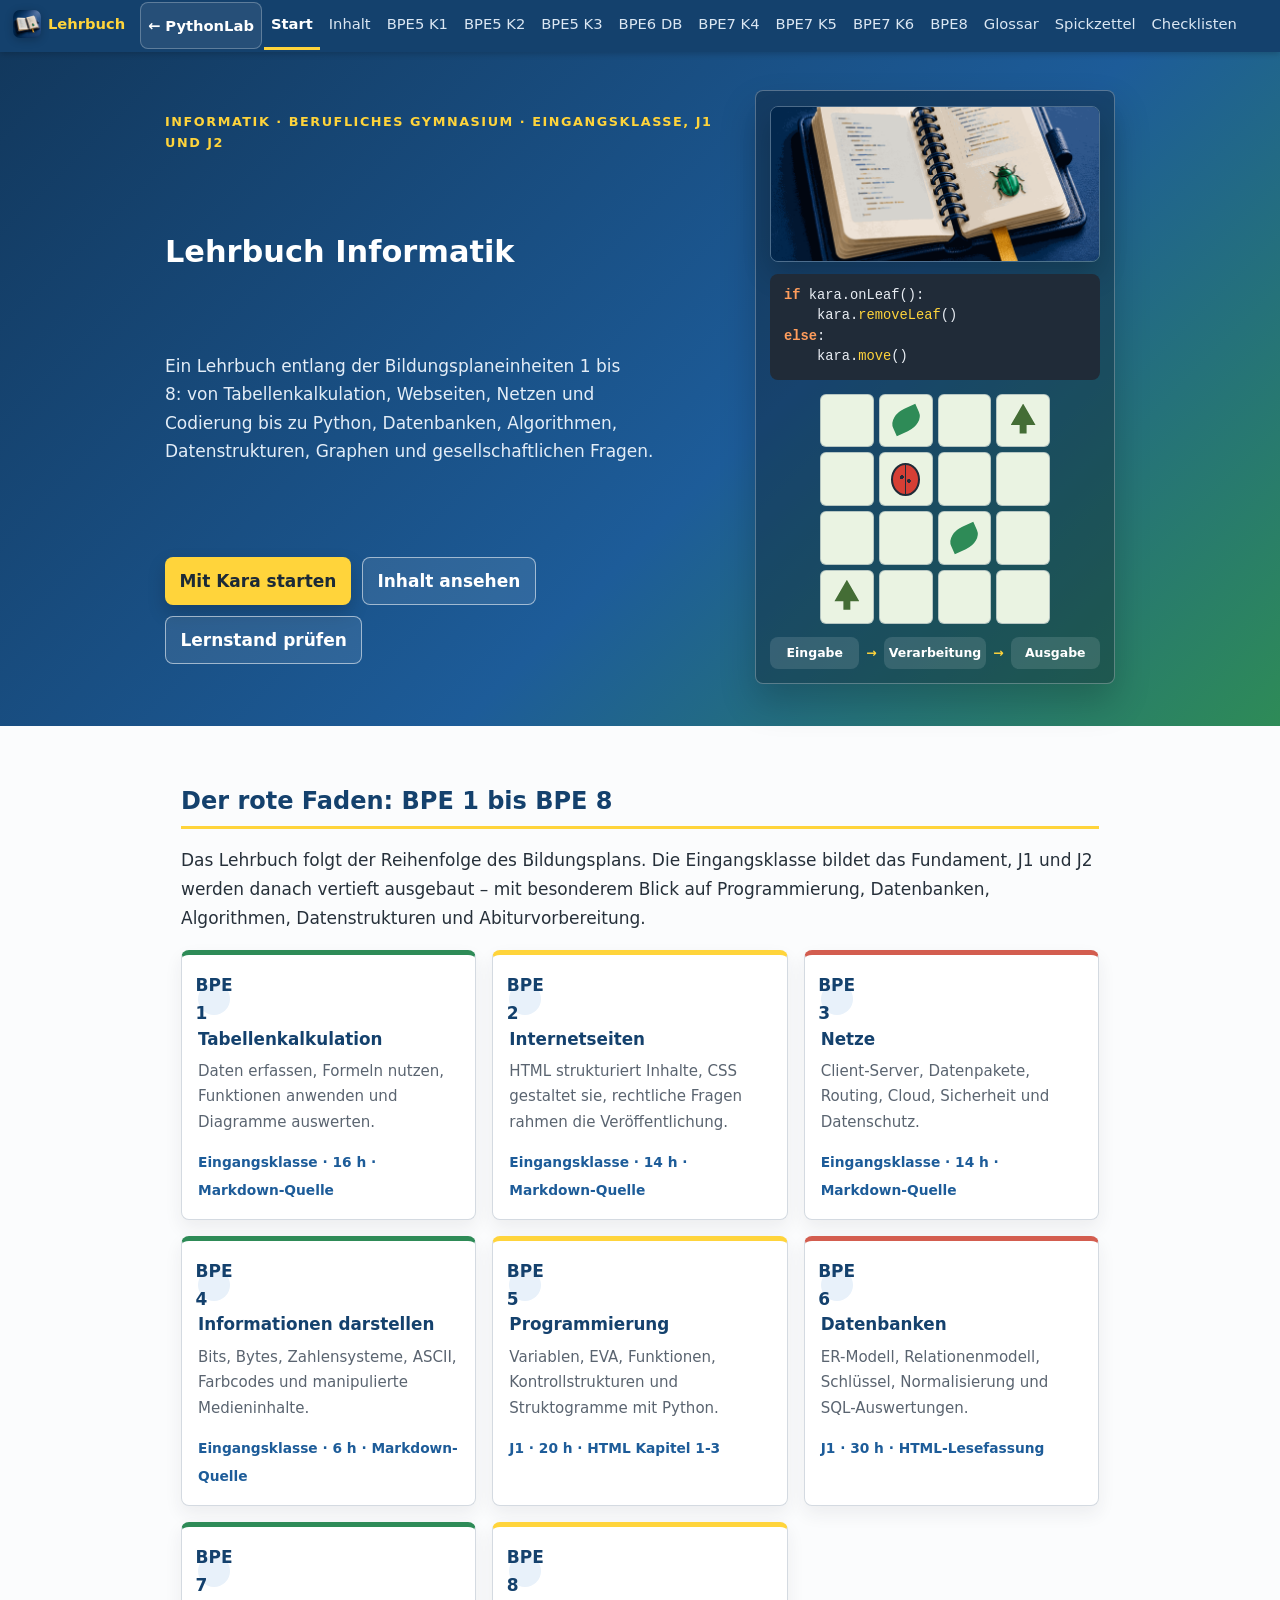
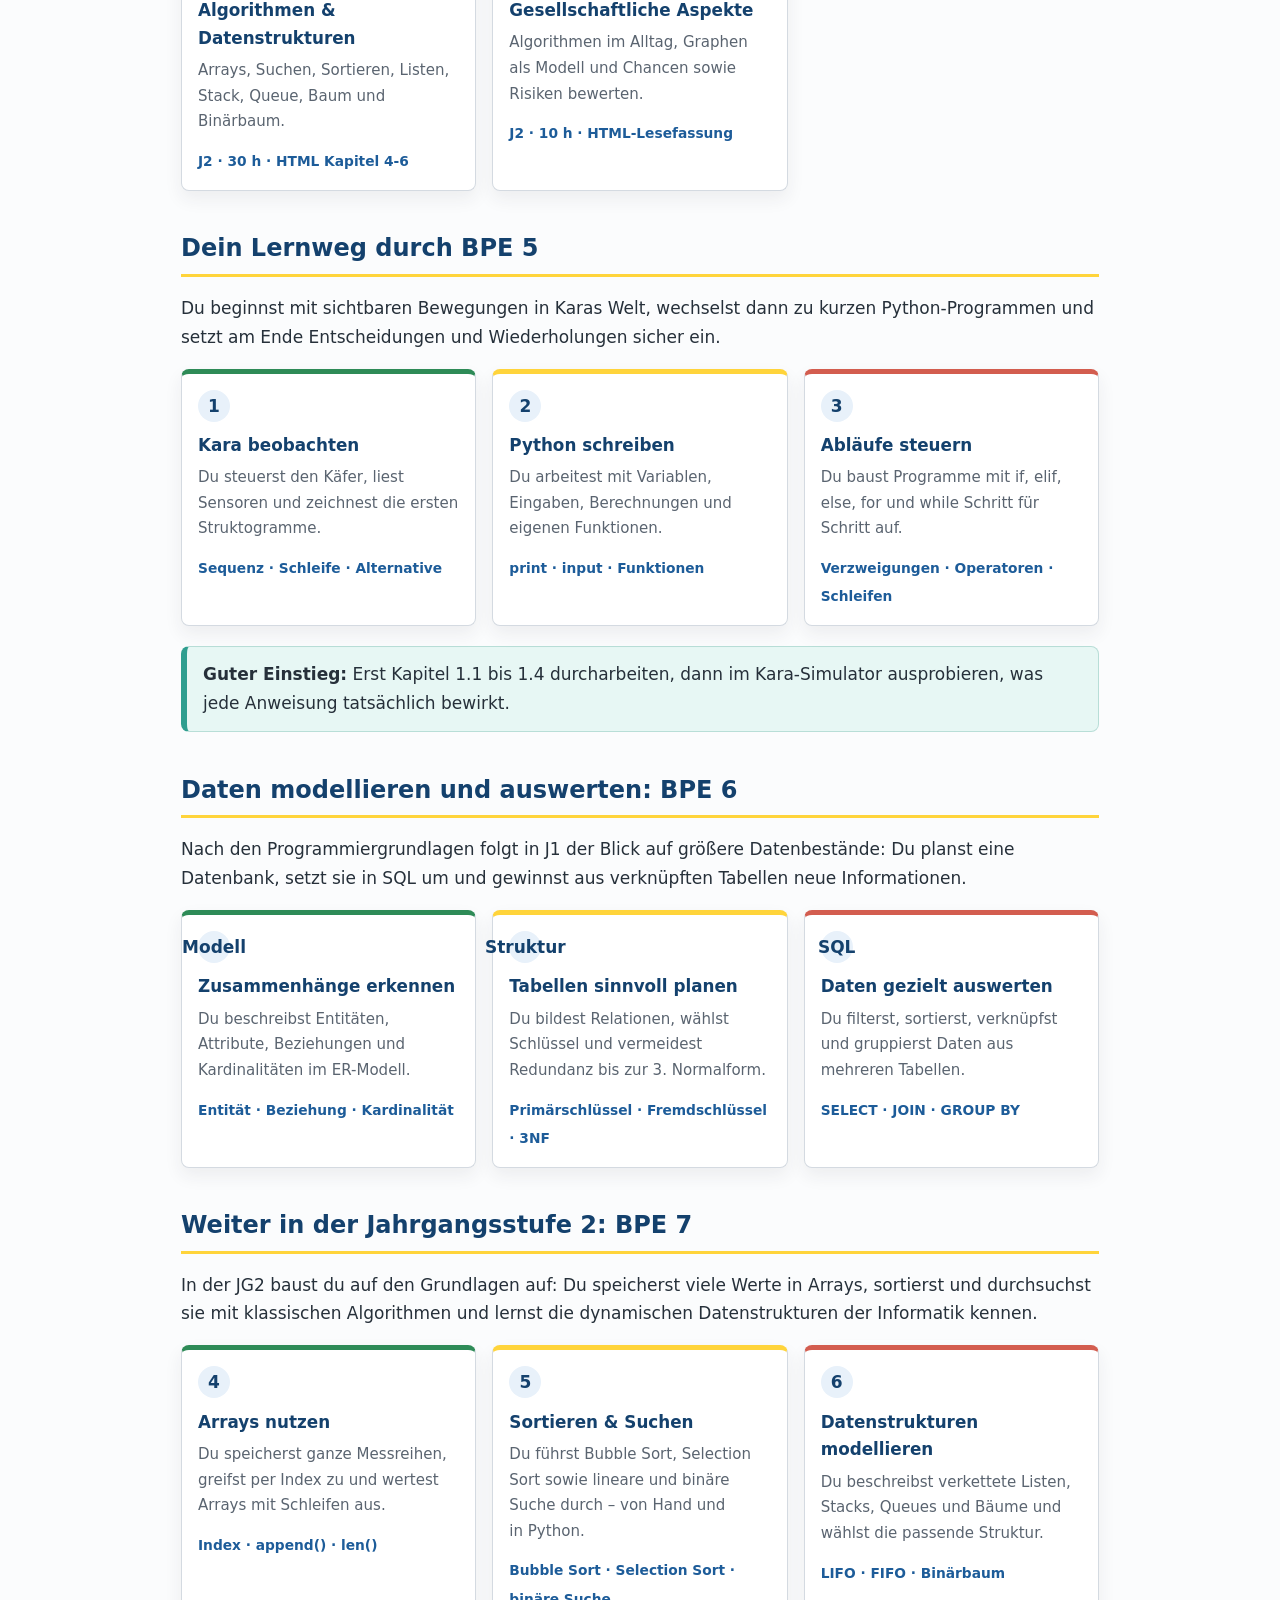
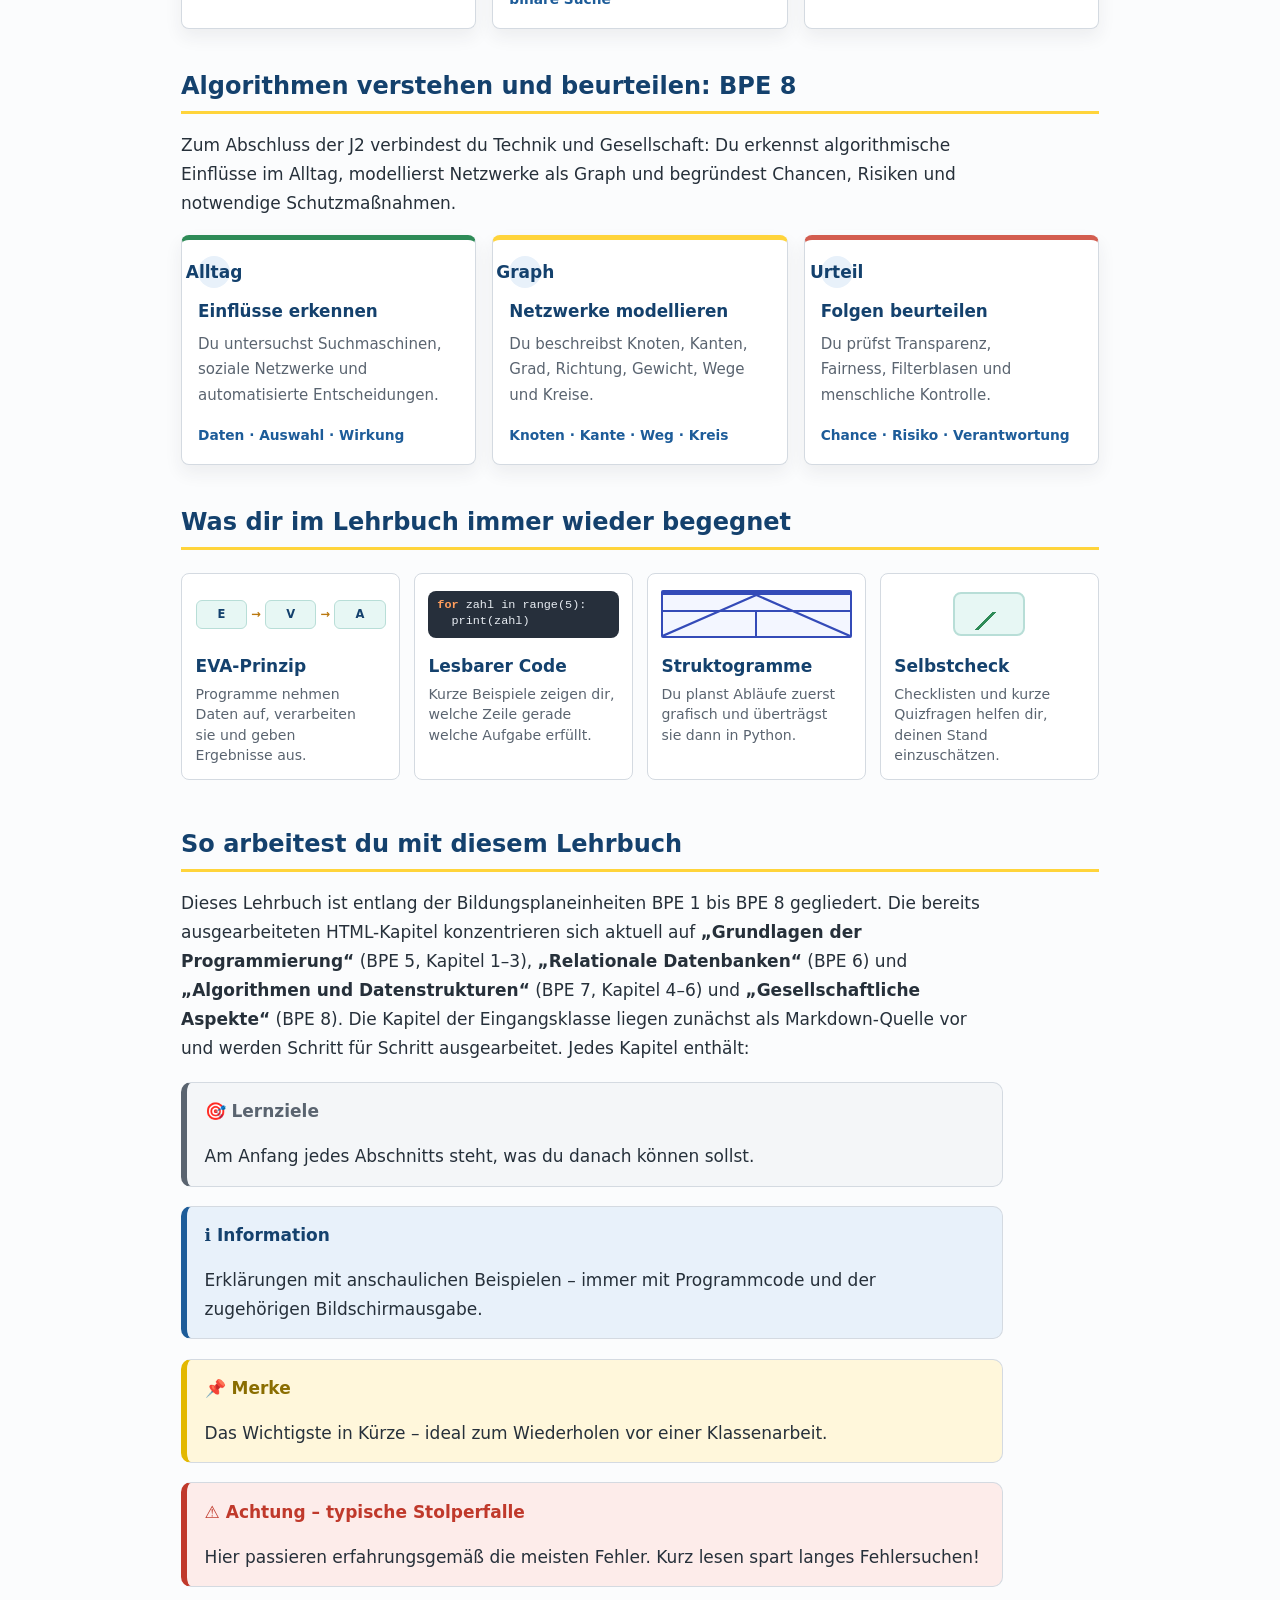
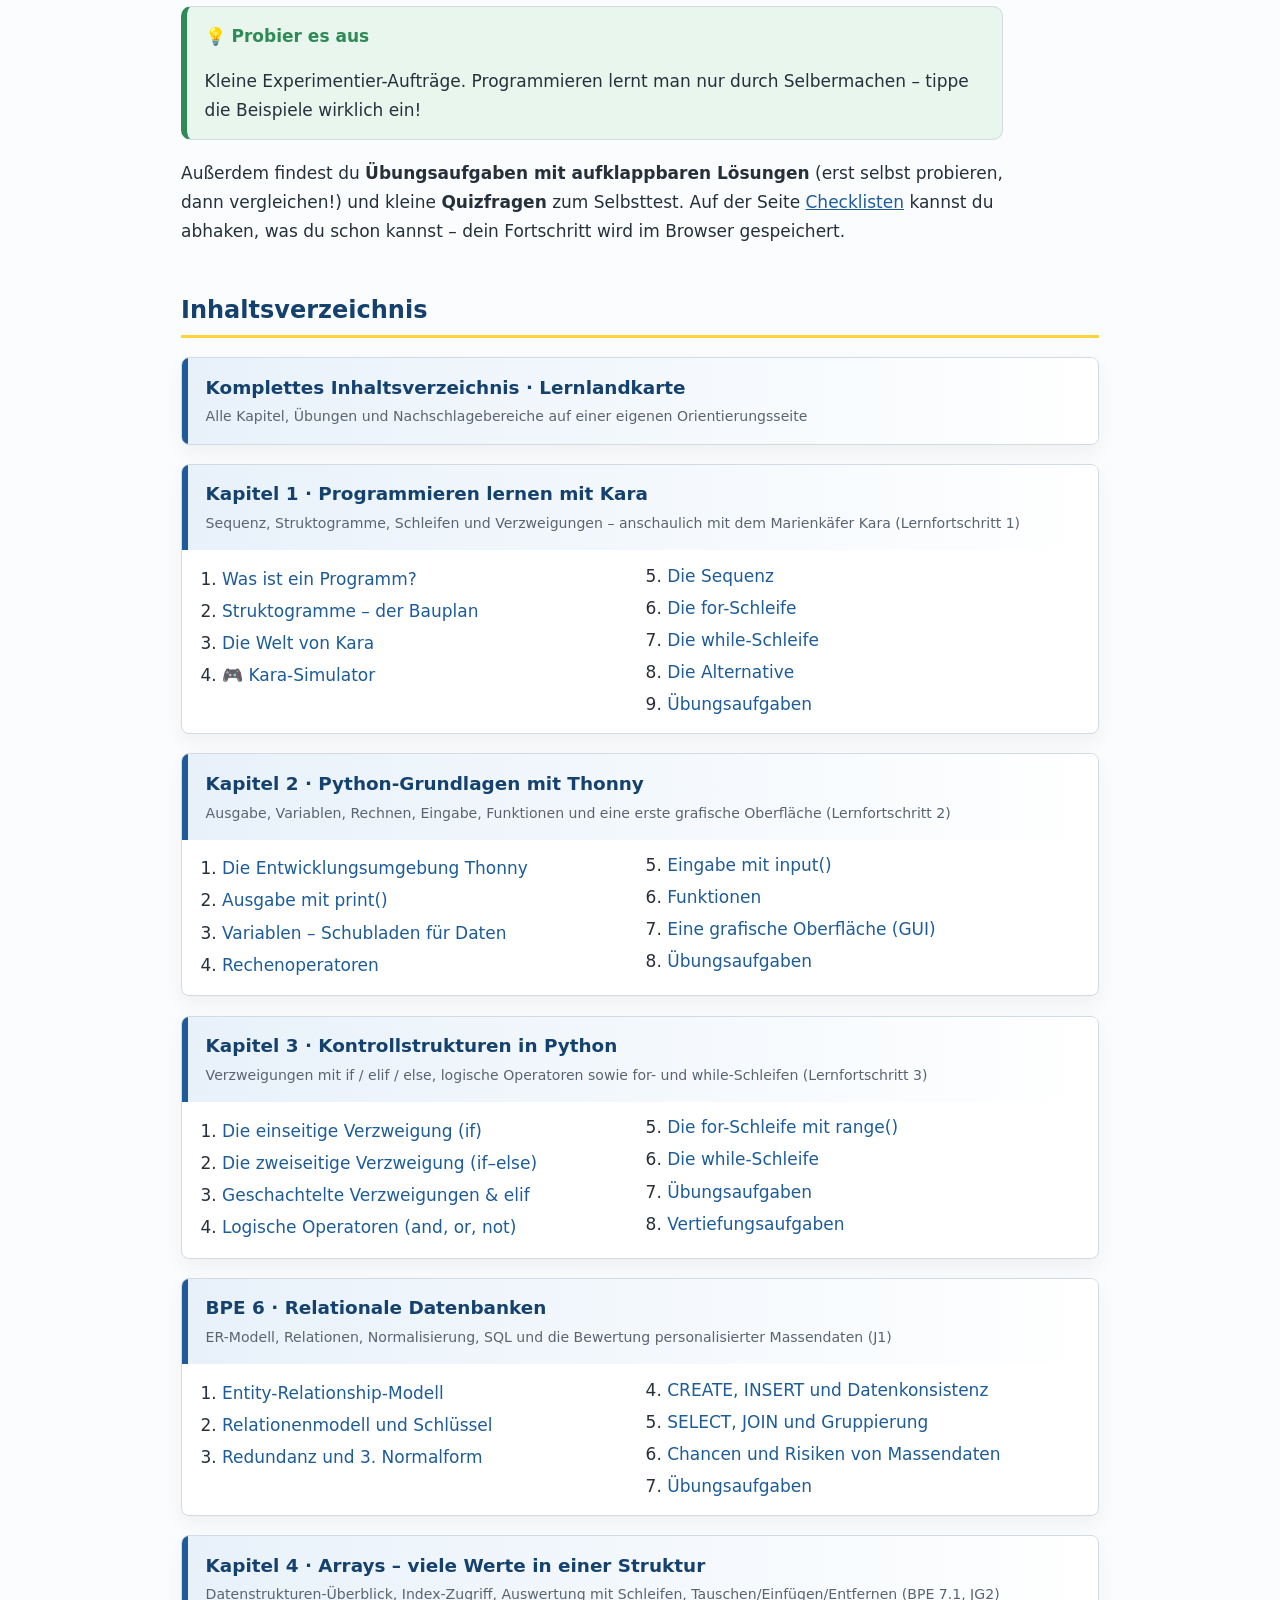
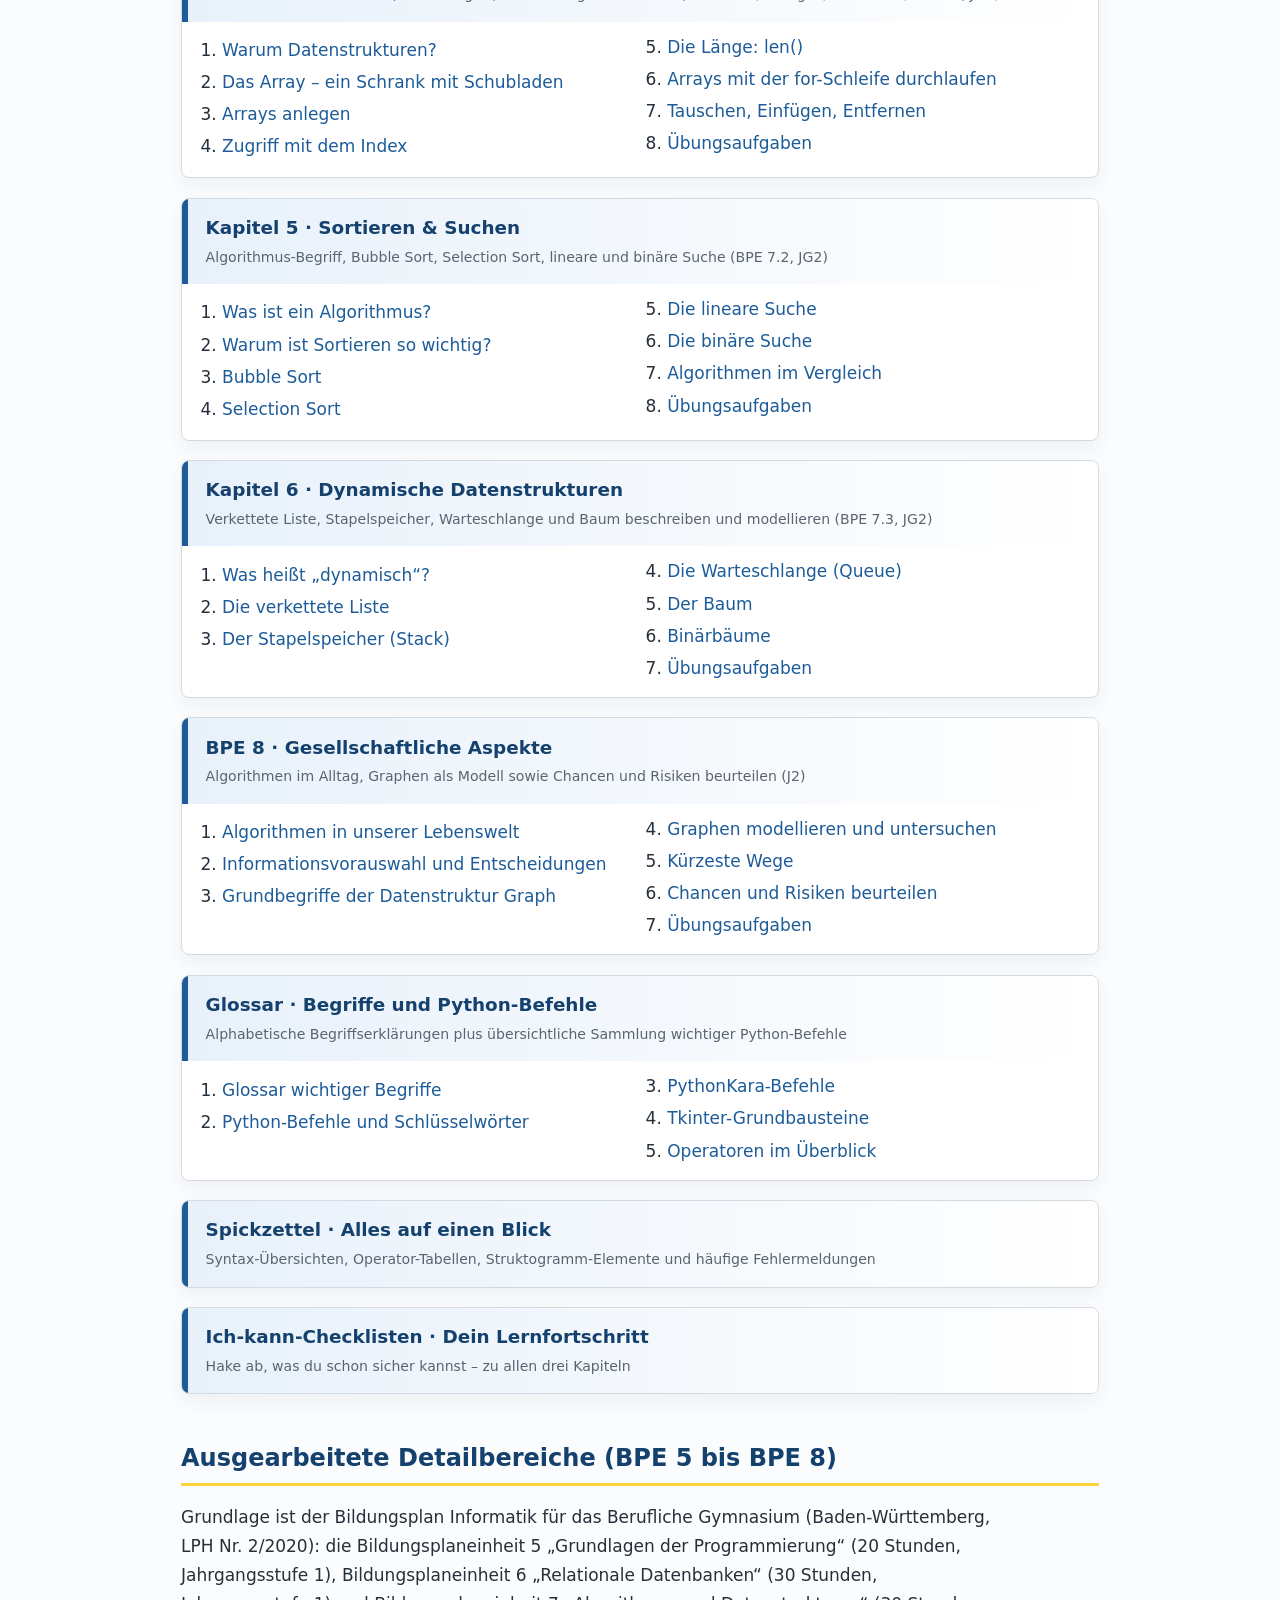
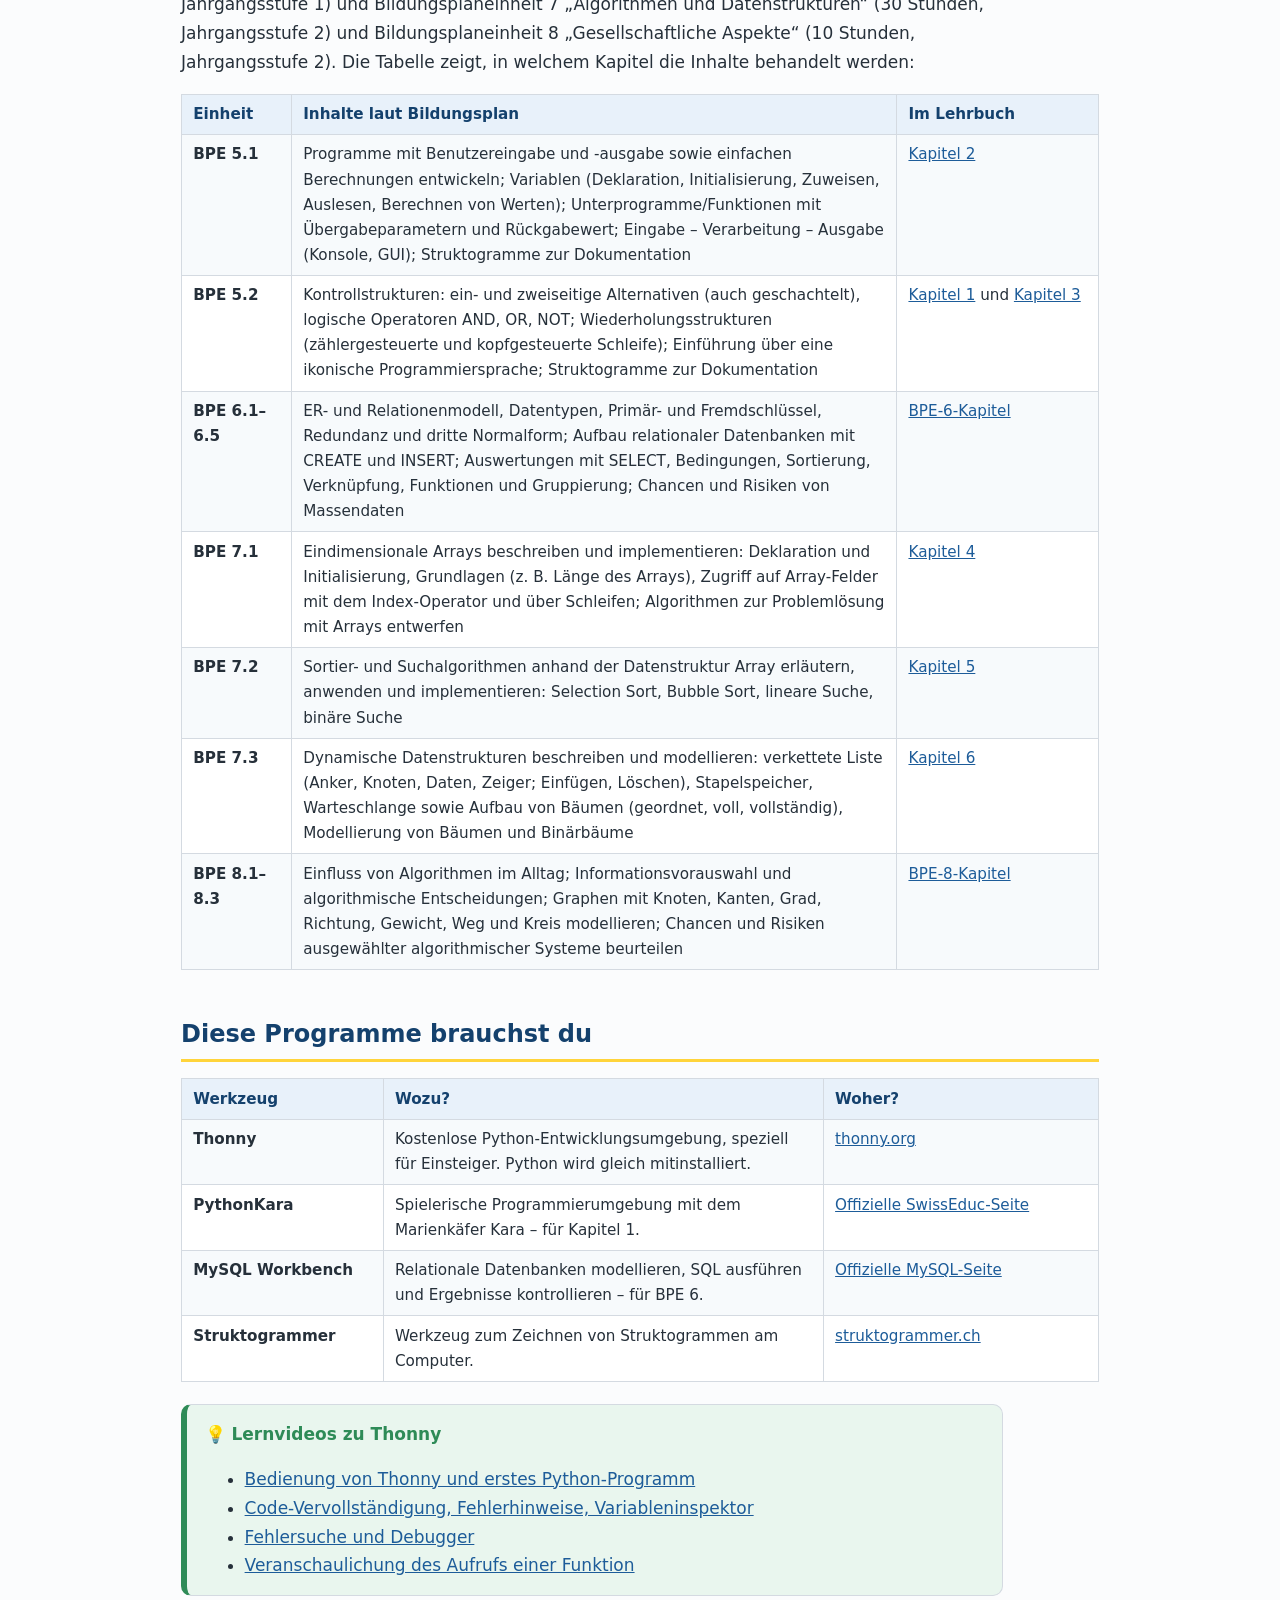
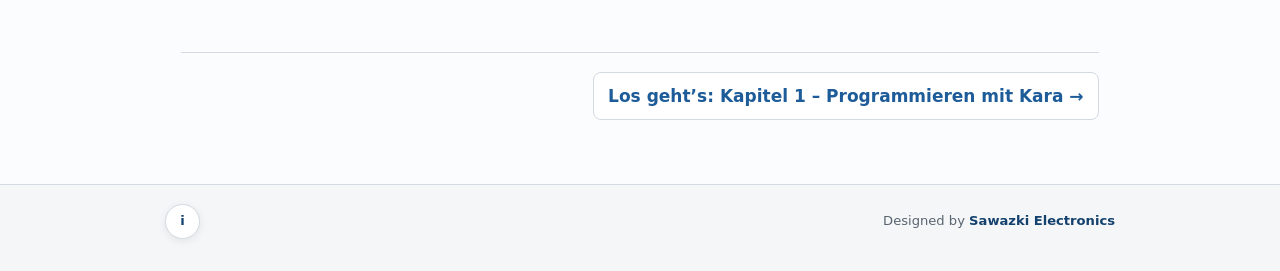
==== commit 3fc3b070: "Vervollständige BPE 6 und BPE 8" ====
--- a/index.html
+++ b/index.html
@@ -4,9 +4,9 @@
 <meta charset="UTF-8">
 <meta name="viewport" content="width=device-width, initial-scale=1">
 <title>Lehrbuch · BPE 1 bis BPE 8 – Informatik am Beruflichen Gymnasium</title>
-<link rel="icon" type="image/png" href="assets/lehrbuch-favicon.png?v=2.1">
-<link rel="apple-touch-icon" href="assets/lehrbuch-apple-touch.png?v=2.1">
-<link rel="stylesheet" href="assets/style.css?v=2.1">
+<link rel="icon" type="image/png" href="assets/lehrbuch-favicon.png?v=2.4.1">
+<link rel="apple-touch-icon" href="assets/lehrbuch-apple-touch.png?v=2.4.1">
+<link rel="stylesheet" href="assets/style.css?v=2.4.1">
 </head>
 <body>
 
@@ -19,9 +19,11 @@
     <a href="kapitel-1-kara.html">BPE5 K1</a>
     <a href="kapitel-2-python-grundlagen.html">BPE5 K2</a>
     <a href="kapitel-3-kontrollstrukturen.html">BPE5 K3</a>
+    <a href="bpe-6-relationale-datenbanken.html">BPE6 DB</a>
     <a href="kapitel-4-arrays.html">BPE7 K4</a>
     <a href="kapitel-5-sortieren-suchen.html">BPE7 K5</a>
     <a href="kapitel-6-datenstrukturen.html">BPE7 K6</a>
+    <a href="bpe-8-gesellschaftliche-aspekte.html">BPE8</a>
     <a href="glossar.html">Glossar</a>
     <a href="referenz.html">Spickzettel</a>
     <a href="checklisten.html">Checklisten</a>
@@ -44,7 +46,7 @@
     </div>
     <div class="hero-visual" aria-label="Illustration: Python-Code steuert Kara">
       <div class="hero-karte">
-        <img class="hero-logo-photo" src="assets/lehrbuch-logo.png" alt="Fotorealistisches Lehrbuch-Logo mit aufgeschlagenem Arbeitsheft">
+        <img class="hero-logo-photo" src="assets/lehrbuch-logo.png?v=2.4.1" alt="Fotorealistisches Lehrbuch-Logo mit aufgeschlagenem Arbeitsheft">
         <div class="hero-code"><span class="kw">if</span> kara.onLeaf():
     kara.<span class="fn">removeLeaf</span>()
 <span class="kw">else</span>:
@@ -97,29 +99,29 @@
       <p>Bits, Bytes, Zahlensysteme, ASCII, Farbcodes und manipulierte Medieninhalte.</p>
       <span class="lernkarte-meta">Eingangsklasse · 6 h · Markdown-Quelle</span>
     </a>
-    <a class="lernkarte python" href="chapters/bpe-5-grundlagen-der-programmierung.md">
+    <a class="lernkarte python" href="kapitel-1-kara.html">
       <span class="lernkarte-step">BPE 5</span>
       <h3>Programmierung</h3>
       <p>Variablen, EVA, Funktionen, Kontrollstrukturen und Struktogramme mit Python.</p>
       <span class="lernkarte-meta">J1 · 20 h · HTML Kapitel 1-3</span>
     </a>
-    <a class="lernkarte kontrolle" href="chapters/bpe-6-relationale-datenbanken.md">
+    <a class="lernkarte kontrolle" href="bpe-6-relationale-datenbanken.html">
       <span class="lernkarte-step">BPE 6</span>
       <h3>Datenbanken</h3>
       <p>ER-Modell, Relationenmodell, Schlüssel, Normalisierung und SQL-Auswertungen.</p>
-      <span class="lernkarte-meta">J1 · 30 h · Markdown-Quelle</span>
-    </a>
-    <a class="lernkarte kara" href="chapters/bpe-7-algorithmen-und-datenstrukturen.md">
+      <span class="lernkarte-meta">J1 · 30 h · HTML-Lesefassung</span>
+    </a>
+    <a class="lernkarte kara" href="kapitel-4-arrays.html">
       <span class="lernkarte-step">BPE 7</span>
       <h3>Algorithmen &amp; Datenstrukturen</h3>
       <p>Arrays, Suchen, Sortieren, Listen, Stack, Queue, Baum und Binärbaum.</p>
       <span class="lernkarte-meta">J2 · 30 h · HTML Kapitel 4-6</span>
     </a>
-    <a class="lernkarte python" href="chapters/bpe-8-gesellschaftliche-aspekte.md">
+    <a class="lernkarte python" href="bpe-8-gesellschaftliche-aspekte.html">
       <span class="lernkarte-step">BPE 8</span>
       <h3>Gesellschaftliche Aspekte</h3>
       <p>Algorithmen im Alltag, Graphen als Modell und Chancen sowie Risiken bewerten.</p>
-      <span class="lernkarte-meta">J2 · 10 h · Markdown-Quelle</span>
+      <span class="lernkarte-meta">J2 · 10 h · HTML-Lesefassung</span>
     </a>
   </div>
 </section>
@@ -152,6 +154,35 @@
   </div>
   <div class="start-hinweis">
     <p><strong>Guter Einstieg:</strong> Erst Kapitel 1.1 bis 1.4 durcharbeiten, dann im Kara-Simulator ausprobieren, was jede Anweisung tatsächlich bewirkt.</p>
+  </div>
+</section>
+
+<section class="start-section" aria-labelledby="lernweg-db">
+  <h2 id="lernweg-db">Daten modellieren und auswerten: BPE 6</h2>
+  <p>
+    Nach den Programmiergrundlagen folgt in J1 der Blick auf größere Datenbestände:
+    Du planst eine Datenbank, setzt sie in SQL um und gewinnst aus verknüpften
+    Tabellen neue Informationen.
+  </p>
+  <div class="lernweg-grid">
+    <a class="lernkarte kara" href="bpe-6-relationale-datenbanken.html#ermodell">
+      <span class="lernkarte-step">Modell</span>
+      <h3>Zusammenhänge erkennen</h3>
+      <p>Du beschreibst Entitäten, Attribute, Beziehungen und Kardinalitäten im ER-Modell.</p>
+      <span class="lernkarte-meta">Entität · Beziehung · Kardinalität</span>
+    </a>
+    <a class="lernkarte python" href="bpe-6-relationale-datenbanken.html#relationenmodell">
+      <span class="lernkarte-step">Struktur</span>
+      <h3>Tabellen sinnvoll planen</h3>
+      <p>Du bildest Relationen, wählst Schlüssel und vermeidest Redundanz bis zur 3. Normalform.</p>
+      <span class="lernkarte-meta">Primärschlüssel · Fremdschlüssel · 3NF</span>
+    </a>
+    <a class="lernkarte kontrolle" href="bpe-6-relationale-datenbanken.html#auswerten">
+      <span class="lernkarte-step">SQL</span>
+      <h3>Daten gezielt auswerten</h3>
+      <p>Du filterst, sortierst, verknüpfst und gruppierst Daten aus mehreren Tabellen.</p>
+      <span class="lernkarte-meta">SELECT · JOIN · GROUP BY</span>
+    </a>
   </div>
 </section>
 
@@ -180,6 +211,35 @@
       <h3>Datenstrukturen modellieren</h3>
       <p>Du beschreibst verkettete Listen, Stacks, Queues und Bäume und wählst die passende Struktur.</p>
       <span class="lernkarte-meta">LIFO · FIFO · Binärbaum</span>
+    </a>
+  </div>
+</section>
+
+<section class="start-section" aria-labelledby="lernweg-bpe8">
+  <h2 id="lernweg-bpe8">Algorithmen verstehen und beurteilen: BPE 8</h2>
+  <p>
+    Zum Abschluss der J2 verbindest du Technik und Gesellschaft: Du erkennst
+    algorithmische Einflüsse im Alltag, modellierst Netzwerke als Graph und
+    begründest Chancen, Risiken und notwendige Schutzmaßnahmen.
+  </p>
+  <div class="lernweg-grid">
+    <a class="lernkarte kara" href="bpe-8-gesellschaftliche-aspekte.html#alltag">
+      <span class="lernkarte-step">Alltag</span>
+      <h3>Einflüsse erkennen</h3>
+      <p>Du untersuchst Suchmaschinen, soziale Netzwerke und automatisierte Entscheidungen.</p>
+      <span class="lernkarte-meta">Daten · Auswahl · Wirkung</span>
+    </a>
+    <a class="lernkarte python" href="bpe-8-gesellschaftliche-aspekte.html#graph">
+      <span class="lernkarte-step">Graph</span>
+      <h3>Netzwerke modellieren</h3>
+      <p>Du beschreibst Knoten, Kanten, Grad, Richtung, Gewicht, Wege und Kreise.</p>
+      <span class="lernkarte-meta">Knoten · Kante · Weg · Kreis</span>
+    </a>
+    <a class="lernkarte kontrolle" href="bpe-8-gesellschaftliche-aspekte.html#bewerten">
+      <span class="lernkarte-step">Urteil</span>
+      <h3>Folgen beurteilen</h3>
+      <p>Du prüfst Transparenz, Fairness, Filterblasen und menschliche Kontrolle.</p>
+      <span class="lernkarte-meta">Chance · Risiko · Verantwortung</span>
     </a>
   </div>
 </section>
@@ -217,9 +277,11 @@
 <p>
   Dieses Lehrbuch ist entlang der Bildungsplaneinheiten BPE 1 bis BPE 8 gegliedert.
   Die bereits ausgearbeiteten HTML-Kapitel konzentrieren sich aktuell auf
-  <strong>„Grundlagen der Programmierung“</strong> (BPE 5, Kapitel 1–3, Jahrgangsstufe 1)
-  und <strong>„Algorithmen und Datenstrukturen“</strong> (BPE 7, Kapitel 4–6,
-  Jahrgangsstufe 2). Die weiteren BPE-Kapitel liegen als Markdown-Quelle vor
+  <strong>„Grundlagen der Programmierung“</strong> (BPE 5, Kapitel 1–3),
+  <strong>„Relationale Datenbanken“</strong> (BPE 6) und
+  <strong>„Algorithmen und Datenstrukturen“</strong> (BPE 7, Kapitel 4–6) und
+  <strong>„Gesellschaftliche Aspekte“</strong> (BPE 8).
+  Die Kapitel der Eingangsklasse liegen zunächst als Markdown-Quelle vor
   und werden Schritt für Schritt ausgearbeitet.
   Jedes Kapitel enthält:
 </p>
@@ -318,6 +380,22 @@
 </div>
 
 <div class="toc-kapitel">
+  <a class="toc-kopf" href="bpe-6-relationale-datenbanken.html">
+    <span class="toc-titel">BPE 6 · Relationale Datenbanken</span>
+    <span class="toc-unter">ER-Modell, Relationen, Normalisierung, SQL und die Bewertung personalisierter Massendaten (J1)</span>
+  </a>
+  <ol>
+    <li><a href="bpe-6-relationale-datenbanken.html#ermodell">Entity-Relationship-Modell</a></li>
+    <li><a href="bpe-6-relationale-datenbanken.html#relationenmodell">Relationenmodell und Schlüssel</a></li>
+    <li><a href="bpe-6-relationale-datenbanken.html#normalisierung">Redundanz und 3. Normalform</a></li>
+    <li><a href="bpe-6-relationale-datenbanken.html#aufbau">CREATE, INSERT und Datenkonsistenz</a></li>
+    <li><a href="bpe-6-relationale-datenbanken.html#auswerten">SELECT, JOIN und Gruppierung</a></li>
+    <li><a href="bpe-6-relationale-datenbanken.html#massendaten">Chancen und Risiken von Massendaten</a></li>
+    <li><a href="bpe-6-relationale-datenbanken.html#uebungen">Übungsaufgaben</a></li>
+  </ol>
+</div>
+
+<div class="toc-kapitel">
   <a class="toc-kopf" href="kapitel-4-arrays.html">
     <span class="toc-titel">Kapitel 4 · Arrays – viele Werte in einer Struktur</span>
     <span class="toc-unter">Datenstrukturen-Überblick, Index-Zugriff, Auswertung mit Schleifen, Tauschen/Einfügen/Entfernen (BPE 7.1, JG2)</span>
@@ -368,6 +446,22 @@
 </div>
 
 <div class="toc-kapitel">
+  <a class="toc-kopf" href="bpe-8-gesellschaftliche-aspekte.html">
+    <span class="toc-titel">BPE 8 · Gesellschaftliche Aspekte</span>
+    <span class="toc-unter">Algorithmen im Alltag, Graphen als Modell sowie Chancen und Risiken beurteilen (J2)</span>
+  </a>
+  <ol>
+    <li><a href="bpe-8-gesellschaftliche-aspekte.html#alltag">Algorithmen in unserer Lebenswelt</a></li>
+    <li><a href="bpe-8-gesellschaftliche-aspekte.html#informationsauswahl">Informationsvorauswahl und Entscheidungen</a></li>
+    <li><a href="bpe-8-gesellschaftliche-aspekte.html#graph">Grundbegriffe der Datenstruktur Graph</a></li>
+    <li><a href="bpe-8-gesellschaftliche-aspekte.html#modellieren">Graphen modellieren und untersuchen</a></li>
+    <li><a href="bpe-8-gesellschaftliche-aspekte.html#wege">Kürzeste Wege</a></li>
+    <li><a href="bpe-8-gesellschaftliche-aspekte.html#bewerten">Chancen und Risiken beurteilen</a></li>
+    <li><a href="bpe-8-gesellschaftliche-aspekte.html#uebungen">Übungsaufgaben</a></li>
+  </ol>
+</div>
+
+<div class="toc-kapitel">
   <a class="toc-kopf" href="glossar.html">
     <span class="toc-titel">Glossar · Begriffe und Python-Befehle</span>
     <span class="toc-unter">Alphabetische Begriffserklärungen plus übersichtliche Sammlung wichtiger Python-Befehle</span>
@@ -395,13 +489,16 @@
   </a>
 </div>
 
-<h2 id="bildungsplan">Ausgearbeitete Detailbereiche (BPE 5 und BPE 7)</h2>
+<h2 id="bildungsplan">Ausgearbeitete Detailbereiche (BPE 5 bis BPE 8)</h2>
 
 <p>
   Grundlage ist der Bildungsplan Informatik für das Berufliche Gymnasium
   (Baden-Württemberg, LPH Nr. 2/2020): die Bildungsplaneinheit 5 „Grundlagen der
-  Programmierung“ (20 Stunden, Jahrgangsstufe 1) und die Bildungsplaneinheit 7
-  „Algorithmen und Datenstrukturen“ (30 Stunden, Jahrgangsstufe 2). Die Tabelle
+  Programmierung“ (20 Stunden, Jahrgangsstufe 1), Bildungsplaneinheit 6
+  „Relationale Datenbanken“ (30 Stunden, Jahrgangsstufe 1) und Bildungsplaneinheit 7
+  „Algorithmen und Datenstrukturen“ (30 Stunden, Jahrgangsstufe 2) und
+  Bildungsplaneinheit 8 „Gesellschaftliche Aspekte“ (10 Stunden,
+  Jahrgangsstufe 2). Die Tabelle
   zeigt, in welchem Kapitel die Inhalte behandelt werden:
 </p>
 
@@ -432,6 +529,16 @@
     <td><a href="kapitel-1-kara.html">Kapitel 1</a> und <a href="kapitel-3-kontrollstrukturen.html">Kapitel 3</a></td>
   </tr>
   <tr>
+    <td><strong>BPE 6.1–6.5</strong></td>
+    <td>
+      ER- und Relationenmodell, Datentypen, Primär- und Fremdschlüssel,
+      Redundanz und dritte Normalform; Aufbau relationaler Datenbanken mit
+      CREATE und INSERT; Auswertungen mit SELECT, Bedingungen, Sortierung,
+      Verknüpfung, Funktionen und Gruppierung; Chancen und Risiken von Massendaten
+    </td>
+    <td><a href="bpe-6-relationale-datenbanken.html">BPE-6-Kapitel</a></td>
+  </tr>
+  <tr>
     <td><strong>BPE 7.1</strong></td>
     <td>
       Eindimensionale Arrays beschreiben und implementieren: Deklaration und
@@ -460,6 +567,16 @@
     </td>
     <td><a href="kapitel-6-datenstrukturen.html">Kapitel 6</a></td>
   </tr>
+  <tr>
+    <td><strong>BPE 8.1–8.3</strong></td>
+    <td>
+      Einfluss von Algorithmen im Alltag; Informationsvorauswahl und
+      algorithmische Entscheidungen; Graphen mit Knoten, Kanten, Grad,
+      Richtung, Gewicht, Weg und Kreis modellieren; Chancen und Risiken
+      ausgewählter algorithmischer Systeme beurteilen
+    </td>
+    <td><a href="bpe-8-gesellschaftliche-aspekte.html">BPE-8-Kapitel</a></td>
+  </tr>
 </table>
 
 <h2 id="werkzeuge">Diese Programme brauchst du</h2>
@@ -475,6 +592,11 @@
     <td><strong>PythonKara</strong></td>
     <td>Spielerische Programmierumgebung mit dem Marienkäfer Kara – für Kapitel 1.</td>
     <td><a href="https://www.swisseduc.ch/informatik/karatojava/pythonkara/" target="_blank" rel="noopener">Offizielle SwissEduc-Seite</a></td>
+  </tr>
+  <tr>
+    <td><strong>MySQL Workbench</strong></td>
+    <td>Relationale Datenbanken modellieren, SQL ausführen und Ergebnisse kontrollieren – für BPE 6.</td>
+    <td><a href="https://dev.mysql.com/downloads/workbench/" target="_blank" rel="noopener">Offizielle MySQL-Seite</a></td>
   </tr>
   <tr>
     <td><strong>Struktogrammer</strong></td>
@@ -507,7 +629,7 @@
     <details class="footer-info">
       <summary aria-label="Informationen zum Lehrbuch"><span aria-hidden="true">i</span></summary>
       <div class="footer-info-panel">
-        <p>Lehrbuch zu BPE 5 „Grundlagen der Programmierung“ und BPE 7 „Algorithmen und Datenstrukturen“ · Informatik am Beruflichen Gymnasium (Baden-Württemberg).</p>
+        <p>Lehrbuch zu BPE 5 „Grundlagen der Programmierung“, BPE 6 „Relationale Datenbanken“, BPE 7 „Algorithmen und Datenstrukturen“ und BPE 8 „Gesellschaftliche Aspekte“ · Informatik am Beruflichen Gymnasium (Baden-Württemberg).</p>
         <p>Inhaltlich orientiert an den offiziellen Materialien des Landesbildungsservers Baden-Württemberg (schule-bw.de).</p>
       </div>
     </details>
@@ -515,6 +637,6 @@
   </div>
 </footer>
 
-<script src="assets/lehrbuch.js?v=2.1"></script>
+<script src="assets/lehrbuch.js?v=2.4.1"></script>
 </body>
 </html>
--- a/assets/style.css
+++ b/assets/style.css
@@ -26,6 +26,7 @@
   --text: #26303a;
   --code-bg: #262f3b;
   --max-breite: 950px;
+  --lese-breite: 76ch;   /* angenehme Zeilenlaenge fuer Fliesstext (ca. 65-80 Zeichen) */
 }
 
 * { box-sizing: border-box; }
@@ -612,6 +613,20 @@
 pre.code .tok-fn   { color: #ffd43b; }                    /* Funktionen */
 pre.code .tok-bool { color: #c792ea; font-weight: 600; }  /* True/False */
 
+pre.code[data-lang="sql"] {
+  border-left: 5px solid #30a46c;
+}
+
+pre.code[data-lang="sql"]::before {
+  content: "SQL";
+  display: block;
+  margin-bottom: .35rem;
+  color: #7fd1ae;
+  font-size: .72rem;
+  font-weight: 700;
+  letter-spacing: .08em;
+}
+
 code {
   background: #eef1f5;
   border: 1px solid #dde3ea;
@@ -1267,6 +1282,7 @@
   border-radius: 8px;
   background: #fff;
   padding: .85rem 1rem;
+  min-width: 0;
 }
 
 .befehl-card:nth-child(3n + 2) { border-left-color: var(--gruen); }
@@ -1605,6 +1621,353 @@
 
 .queue .element.vorn { background: var(--gelb-hell); border-color: #e3b800; font-weight: 600; }
 .queue .q-label { font-size: .8rem; color: var(--grau); font-weight: 600; }
+
+/* ---------- Relationale Datenbanken ---------- */
+
+.db-weg {
+  display: grid;
+  grid-template-columns: repeat(5, minmax(0, 1fr));
+  gap: .65rem;
+  margin: 1.2rem 0 1.6rem;
+}
+
+.db-weg .db-schritt {
+  position: relative;
+  min-height: 7rem;
+  padding: .8rem;
+  border: 1px solid var(--rand);
+  border-top: 5px solid var(--blau);
+  border-radius: 8px;
+  background: #fff;
+}
+
+.db-weg .db-schritt:nth-child(2) { border-top-color: var(--gruen); }
+.db-weg .db-schritt:nth-child(3) { border-top-color: #d2aa00; }
+.db-weg .db-schritt:nth-child(4) { border-top-color: #7b61a8; }
+.db-weg .db-schritt:nth-child(5) { border-top-color: var(--grau); }
+.db-weg strong { display: block; margin-bottom: .25rem; color: var(--blau-dunkel); }
+.db-weg span { font-size: .86rem; color: var(--grau); }
+
+.er-modell {
+  display: grid;
+  grid-template-columns: minmax(0, 1fr) 10rem minmax(0, 1fr);
+  gap: 1rem;
+  align-items: center;
+  margin: 1.2rem 0;
+  padding: 1rem;
+  border: 1px solid var(--rand);
+  border-radius: 8px;
+  background: var(--grau-hell);
+}
+
+.er-entitaet {
+  overflow: hidden;
+  border: 2px solid var(--blau);
+  border-radius: 8px;
+  background: #fff;
+  box-shadow: 0 5px 14px rgba(26, 73, 113, .08);
+}
+
+.er-entitaet h4 {
+  margin: 0;
+  padding: .55rem .7rem;
+  background: var(--blau);
+  color: #fff;
+  text-align: center;
+}
+
+.er-entitaet ul { margin: 0; padding: .55rem .75rem .65rem 1.8rem; }
+.er-entitaet li { margin: .18rem 0; }
+
+.er-beziehung {
+  position: relative;
+  padding: .65rem .45rem;
+  border: 2px solid var(--gruen);
+  border-radius: 8px;
+  background: var(--gruen-hell);
+  text-align: center;
+  font-weight: 700;
+  color: #17633f;
+}
+
+.er-beziehung::before,
+.er-beziehung::after {
+  content: "";
+  position: absolute;
+  top: 50%;
+  width: 1rem;
+  border-top: 2px solid var(--grau);
+}
+
+.er-beziehung::before { right: 100%; }
+.er-beziehung::after { left: 100%; }
+.er-kardinalitaet { display: block; margin-top: .25rem; font-size: .84rem; color: var(--text); }
+
+.schema-grid {
+  display: grid;
+  grid-template-columns: repeat(3, minmax(0, 1fr));
+  gap: 1rem;
+  margin: 1.2rem 0;
+}
+
+.schema-card {
+  overflow: hidden;
+  border: 1px solid var(--rand);
+  border-radius: 8px;
+  background: #fff;
+}
+
+.schema-card h4 {
+  margin: 0;
+  padding: .55rem .75rem;
+  background: var(--blau-dunkel);
+  color: #fff;
+}
+
+.schema-zeile {
+  display: grid;
+  grid-template-columns: 2.3rem minmax(0, 1fr) auto;
+  gap: .4rem;
+  align-items: center;
+  min-height: 2.2rem;
+  padding: .35rem .55rem;
+  border-top: 1px solid var(--rand);
+  font-size: .86rem;
+}
+
+.schema-zeile code { white-space: normal; }
+.schema-typ { color: var(--grau); font-size: .78rem; }
+
+.schluessel {
+  display: inline-grid;
+  place-items: center;
+  width: 1.75rem;
+  min-height: 1.45rem;
+  border-radius: 5px;
+  font-size: .68rem;
+  font-weight: 800;
+}
+
+.schluessel.pk { background: var(--gelb-hell); color: #715900; }
+.schluessel.fk { background: var(--gruen-hell); color: #17633f; }
+.schluessel.neutral { color: #8a96a3; }
+
+.normalform-weg {
+  display: grid;
+  grid-template-columns: repeat(3, minmax(0, 1fr));
+  gap: .8rem;
+  margin: 1rem 0;
+}
+
+.normalform-weg > div {
+  padding: .75rem .85rem;
+  border: 1px solid var(--rand);
+  border-radius: 8px;
+  background: #fff;
+}
+
+.normalform-weg strong { display: block; color: var(--blau-dunkel); }
+.normalform-weg span { display: block; margin-top: .2rem; font-size: .86rem; }
+
+.daten-ampel {
+  display: grid;
+  grid-template-columns: repeat(3, minmax(0, 1fr));
+  gap: .8rem;
+  margin: 1rem 0;
+}
+
+.daten-ampel > div {
+  padding: .8rem;
+  border: 1px solid var(--rand);
+  border-radius: 8px;
+  background: #fff;
+}
+
+.daten-ampel > div:nth-child(1) { border-top: 5px solid var(--gruen); }
+.daten-ampel > div:nth-child(2) { border-top: 5px solid #d2aa00; }
+.daten-ampel > div:nth-child(3) { border-top: 5px solid var(--rot); }
+.daten-ampel strong { display: block; margin-bottom: .3rem; }
+
+@media (max-width: 820px) {
+  .db-weg { grid-template-columns: repeat(2, minmax(0, 1fr)); }
+  .schema-grid { grid-template-columns: 1fr; }
+}
+
+@media (max-width: 650px) {
+  .db-weg,
+  .normalform-weg,
+  .daten-ampel { grid-template-columns: 1fr; }
+
+  .er-modell { grid-template-columns: 1fr; }
+  .er-beziehung::before,
+  .er-beziehung::after { display: none; }
+}
+
+/* ---------- Gesellschaftliche Aspekte und Graphen ---------- */
+
+.algo-weg {
+  display: grid;
+  grid-template-columns: repeat(4, minmax(0, 1fr));
+  gap: .75rem;
+  margin: 1.2rem 0 1.6rem;
+}
+
+.algo-schritt {
+  min-height: 7rem;
+  padding: .8rem;
+  border: 1px solid var(--rand);
+  border-top: 5px solid var(--blau);
+  border-radius: 8px;
+  background: #fff;
+}
+
+.algo-schritt:nth-child(2) { border-top-color: var(--gruen); }
+.algo-schritt:nth-child(3) { border-top-color: #d2aa00; }
+.algo-schritt:nth-child(4) { border-top-color: #7b61a8; }
+.algo-schritt strong { display: block; margin-bottom: .25rem; color: var(--blau-dunkel); }
+.algo-schritt span { color: var(--grau); font-size: .86rem; }
+
+.entscheidung-fluss {
+  display: grid;
+  grid-template-columns: repeat(7, auto);
+  gap: .45rem;
+  align-items: center;
+  justify-content: start;
+  margin: 1.1rem 0;
+  padding: 1rem;
+  overflow-x: auto;
+  border: 1px solid var(--rand);
+  border-radius: 8px;
+  background: var(--grau-hell);
+}
+
+.entscheidung-fluss .station {
+  min-width: 8.5rem;
+  padding: .65rem .75rem;
+  border: 2px solid var(--blau);
+  border-radius: 8px;
+  background: #fff;
+  text-align: center;
+  font-weight: 700;
+  color: var(--blau-dunkel);
+}
+
+.entscheidung-fluss .pfeil { color: var(--grau); font-size: 1.35rem; }
+
+.graph-visual {
+  margin: 1.2rem 0;
+  padding: .8rem;
+  overflow: hidden;
+  border: 1px solid var(--rand);
+  border-radius: 8px;
+  background: #fff;
+}
+
+.graph-visual svg {
+  display: block;
+  width: 100%;
+  height: auto;
+  max-height: 31rem;
+}
+
+.graph-kante { stroke: #6f7d89; stroke-width: 4; }
+.graph-kante.gerichtet { marker-end: url(#pfeilspitze); }
+.graph-kante.hervor { stroke: var(--gruen); stroke-width: 7; }
+.graph-knoten { fill: var(--blau); stroke: #fff; stroke-width: 4; }
+.graph-knoten.start { fill: var(--gruen); }
+.graph-knoten.ziel { fill: #7b61a8; }
+.graph-label { fill: #fff; font: 700 22px Arial, sans-serif; text-anchor: middle; dominant-baseline: central; }
+.graph-gewicht { fill: var(--text); font: 700 17px Arial, sans-serif; paint-order: stroke; stroke: #fff; stroke-width: 5; stroke-linejoin: round; }
+
+.graph-legende {
+  display: flex;
+  flex-wrap: wrap;
+  gap: .6rem 1rem;
+  margin: .7rem 0 0;
+  color: var(--grau);
+  font-size: .85rem;
+}
+
+.graph-legende span { display: inline-flex; gap: .35rem; align-items: center; }
+.leg-knoten, .leg-start, .leg-ziel {
+  width: .9rem;
+  height: .9rem;
+  border-radius: 50%;
+  background: var(--blau);
+}
+.leg-start { background: var(--gruen); }
+.leg-ziel { background: #7b61a8; }
+.leg-kante { width: 1.4rem; border-top: 3px solid #6f7d89; }
+
+.begriff-kacheln {
+  display: grid;
+  grid-template-columns: repeat(3, minmax(0, 1fr));
+  gap: .75rem;
+  margin: 1rem 0;
+}
+
+.begriff-kacheln > div {
+  padding: .75rem .85rem;
+  border: 1px solid var(--rand);
+  border-radius: 8px;
+  background: #fff;
+}
+
+.begriff-kacheln strong { display: block; color: var(--blau-dunkel); }
+.begriff-kacheln span { display: block; margin-top: .2rem; font-size: .88rem; }
+
+.bewertungsraster {
+  display: grid;
+  grid-template-columns: repeat(3, minmax(0, 1fr));
+  gap: .75rem;
+  margin: 1rem 0;
+}
+
+.bewertungspunkt {
+  min-height: 8rem;
+  padding: .8rem;
+  border: 1px solid var(--rand);
+  border-radius: 8px;
+  background: #fff;
+}
+
+.bewertungspunkt strong { display: block; margin-bottom: .25rem; color: var(--blau-dunkel); }
+.bewertungspunkt span { font-size: .88rem; }
+
+.fallvergleich {
+  display: grid;
+  grid-template-columns: repeat(2, minmax(0, 1fr));
+  gap: .9rem;
+  margin: 1rem 0;
+}
+
+.fallkarte {
+  padding: .9rem;
+  border: 1px solid var(--rand);
+  border-left: 5px solid var(--blau);
+  border-radius: 8px;
+  background: #fff;
+}
+
+.fallkarte:nth-child(2n) { border-left-color: var(--gruen); }
+.fallkarte h4 { margin: 0 0 .35rem; color: var(--blau-dunkel); }
+
+@media (max-width: 820px) {
+  .algo-weg,
+  .begriff-kacheln,
+  .bewertungsraster { grid-template-columns: repeat(2, minmax(0, 1fr)); }
+}
+
+@media (max-width: 650px) {
+  .algo-weg,
+  .begriff-kacheln,
+  .bewertungsraster,
+  .fallvergleich { grid-template-columns: 1fr; }
+
+  .graph-visual { padding: .35rem; }
+  .graph-label { font-size: 26px; }
+  .graph-gewicht { font-size: 21px; }
+}
 
 /* ---------- Kara-Simulator ---------- */
 
@@ -1739,6 +2102,48 @@
 @media print {
   .kara-sim { display: none; }
 }
+
+/* ---------- Lesbarkeit (Lehrbuch-Typografie) ---------- */
+
+/* Fliesstext auf Buchbreite begrenzen - Tabellen, Code, Grafiken und
+   Vergleichsspalten behalten bewusst die volle Inhaltsbreite. */
+main > p,
+main > ul,
+main > ol,
+main > .box,
+main > .quiz {
+  max-width: var(--lese-breite);
+}
+
+.uebung-inhalt > p,
+.uebung-inhalt > ul,
+.uebung-inhalt > ol,
+.loesung-inhalt > p,
+.loesung-inhalt > ul,
+.loesung-inhalt > ol {
+  max-width: var(--lese-breite);
+}
+
+/* Etwas luftigere Zeilen im Fliesstext */
+main p,
+main li {
+  line-height: 1.7;
+}
+
+/* Deutsche Silbentrennung fuer lange Komposita */
+main p,
+main li,
+main td {
+  hyphens: auto;
+  overflow-wrap: break-word;
+}
+
+/* Schoenere Umbrueche (progressive enhancement, aeltere Browser ignorieren es) */
+main p { text-wrap: pretty; }
+h1, h2, h3, .untertitel { text-wrap: balance; }
+
+/* Keine Silbentrennung, wo sie stoert */
+code, pre, .topnav, .kapitel-toc, .seiten-nav { hyphens: none; }
 
 /* ---------- Druck ---------- */
 
